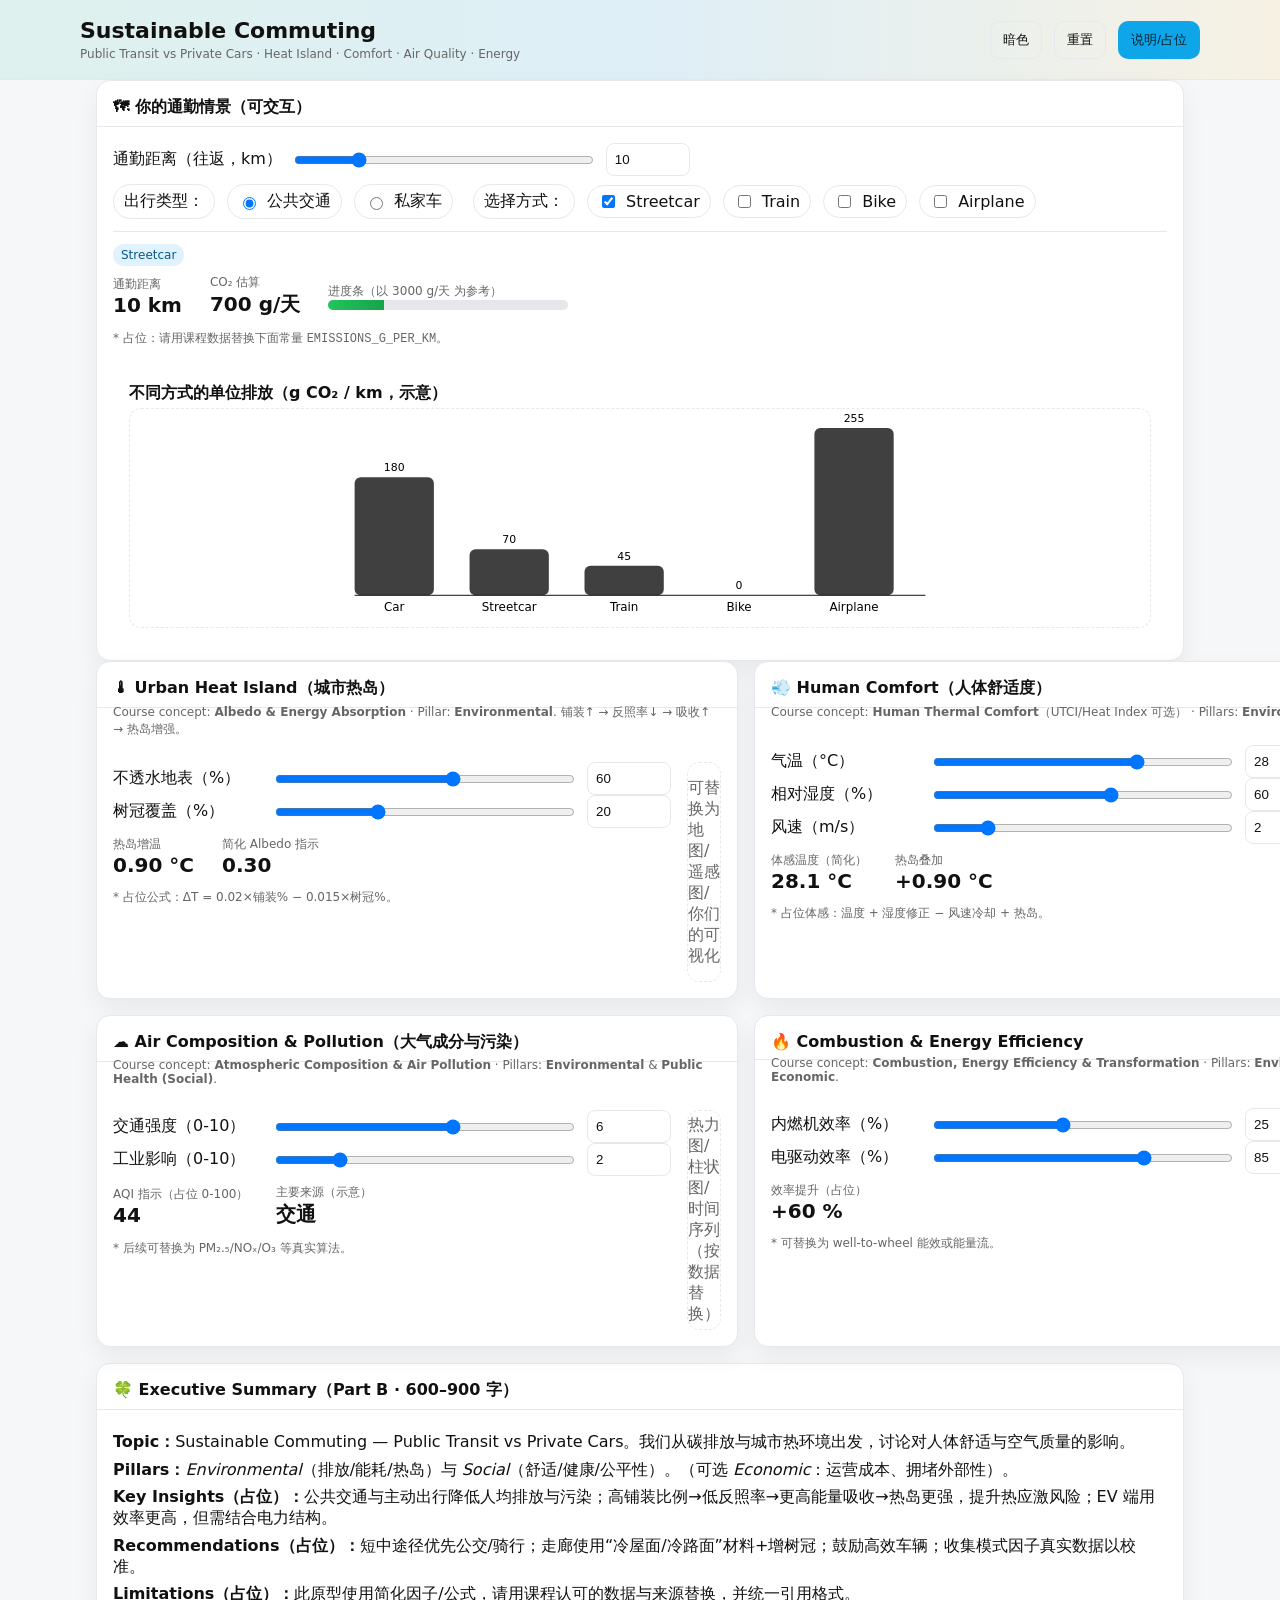
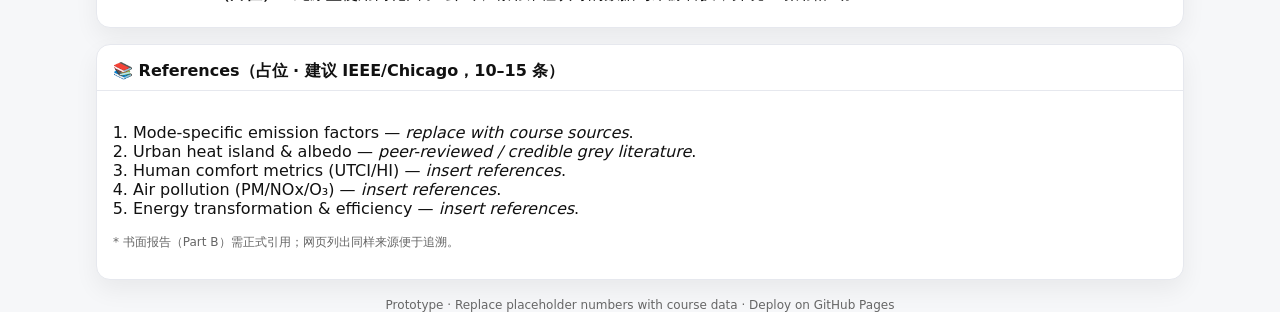
==== index.html @ a8d775b4 "Add files via upload" ====
<!doctype html>
<html lang="zh-CN" data-theme="light">
<head>
  <meta charset="utf-8"/>
  <meta name="viewport" content="width=device-width,initial-scale=1"/>
  <title>Sustainable Commuting — Interactive Prototype (No Build)</title>
  <style>
    :root{
      --bg:#f6f7f9; --fg:#111; --muted:#666; --card:#fff; --border:#e6e8ee; --accent:#0ea5e9;
      --shadow:0 10px 24px rgba(0,0,0,.06);
    }
    html[data-theme="dark"]{
      --bg:#0b1220; --fg:#e5e7eb; --muted:#94a3b8; --card:#0f172a; --border:#1f2937; --accent:#7dd3fc;
      --shadow:0 10px 24px rgba(0,0,0,.4);
    }
    *{box-sizing:border-box}
    body{margin:0;background:var(--bg);color:var(--fg);font-family:system-ui,-apple-system,"Segoe UI",Roboto,Arial}
    a{color:var(--accent);text-decoration:none}
    .container{max-width:1120px;margin:0 auto;padding:0 16px}
    header{
      background:linear-gradient(90deg, rgba(16,185,129,.10), rgba(14,165,233,.10), rgba(251,191,36,.10));
      border-bottom:1px solid var(--border);
    }
    .head{display:flex;gap:12px;align-items:center;justify-content:space-between;padding:18px 0;}
    .title h1{margin:0 0 4px;font-size:22px}
    .title p{margin:0;color:var(--muted);font-size:12px}
    .btn{display:inline-flex;align-items:center;gap:6px;padding:9px 12px;border:1px solid var(--border);border-radius:10px;background:transparent;color:var(--fg);cursor:pointer}
    .btn:hover{background:rgba(0,0,0,.04)}
    .btn.primary{border-color:transparent;background:var(--accent);color:#05222e}
    main{padding:18px 0 48px}
    .grid{display:grid;gap:16px}
    @media(min-width:960px){.grid-2{grid-template-columns:1fr 1fr}}
    .card{background:var(--card);border:1px solid var(--border);border-radius:14px;box-shadow:var(--shadow)}
    .card .hd{padding:16px 16px 8px;border-bottom:1px solid var(--border)}
    .card .hd h3{margin:0;font-size:16px}
    .card .bd{padding:16px}
    .muted{color:var(--muted)}
    .row{display:flex;flex-wrap:wrap;gap:12px;align-items:center}
    .field{display:flex;align-items:center;gap:10px}
    .field label{min-width:150px}
    input[type="number"], .chip-input{
      width:84px;padding:8px;border:1px solid var(--border);border-radius:8px;background:transparent;color:var(--fg)
    }
    input[type="range"]{width:300px}
    .switch{display:inline-flex;align-items:center;gap:8px;border:1px solid var(--border);padding:6px 10px;border-radius:999px}
    .badge{display:inline-block;padding:4px 8px;border-radius:999px;font-size:12px;margin-right:6px}
    .b-car{background:#ffe4e6;color:#9f1239}
    .b-streetcar{background:#e0f2fe;color:#075985}
    .b-train{background:#e0e7ff;color:#3730a3}
    .b-bike{background:#dcfce7;color:#065f46}
    .b-air{background:#fef3c7;color:#92400e}
    .metrics{display:flex;gap:28px;align-items:center;flex-wrap:wrap}
    .metric{display:flex;flex-direction:column}
    .metric .lab{font-size:12px;color:var(--muted)}
    .metric .val{font-size:20px;font-weight:600}
    .progress{height:10px;background:#e5e7eb;border-radius:999px;overflow:hidden}
    html[data-theme="dark"] .progress{background:#0b1220;border:1px solid var(--border)}
    .progress>span{display:block;height:100%;background:linear-gradient(90deg,#22c55e,#16a34a)}
    .hint{font-size:12px;color:var(--muted);margin:-4px 16px 8px}
    .svg-wrap{height:220px;border:1px dashed var(--border);border-radius:12px;display:flex;align-items:center;justify-content:center}
    .note{font-size:12px;color:var(--muted)}
    .footer{text-align:center;color:var(--muted);font-size:12px;margin-top:18px}
    .sep{height:1px;background:var(--border);margin:12px 0}
    dialog{border:1px solid var(--border);border-radius:12px;padding:0;background:var(--card);color:var(--fg);max-width:720px}
    dialog .d-hd{padding:14px 16px;border-bottom:1px solid var(--border)}
    dialog .d-bd{padding:16px}
    dialog::backdrop{background:rgba(0,0,0,.25)}
    .pill{border:1px solid var(--border);border-radius:999px;padding:6px 10px}
    .exec p{margin:.4rem 0}
    .list{padding-left:1.25rem}
  </style>
</head>
<body>
  <header>
    <div class="container head">
      <div class="title">
        <h1>Sustainable Commuting</h1>
        <p>Public Transit vs Private Cars · Heat Island · Comfort · Air Quality · Energy</p>
      </div>
      <div class="row">
        <button class="btn" id="themeBtn">暗色</button>
        <button class="btn" id="resetBtn">重置</button>
        <button class="btn primary" id="aboutBtn">说明/占位</button>
      </div>
    </div>
  </header>

  <main class="container">
    <!-- 情景构建器 -->
    <section class="card">
      <div class="hd"><h3>🗺 你的通勤情景（可交互）</h3></div>
      <div class="bd">
        <div class="row">
          <div class="field">
            <label>通勤距离（往返，km）</label>
            <input type="range" id="distance" min="0" max="50" step="1" value="10">
            <input type="number" id="distanceNum" value="10">
          </div>
        </div>

        <div class="row" style="margin-top:8px">
          <div class="pill">出行类型：</div>
          <label class="switch"><input type="radio" name="mode" value="Public" checked> 公共交通</label>
          <label class="switch"><input type="radio" name="mode" value="Private"> 私家车</label>

          <div id="publicWrap" class="row" style="margin-left:8px">
            <span class="pill">选择方式：</span>
            <label class="switch"><input type="checkbox" data-key="Streetcar" checked> Streetcar</label>
            <label class="switch"><input type="checkbox" data-key="Train"> Train</label>
            <label class="switch"><input type="checkbox" data-key="Bike"> Bike</label>
            <label class="switch"><input type="checkbox" data-key="Airplane"> Airplane</label>
          </div>

          <div id="privateWrap" class="row" style="display:none;margin-left:8px">
            <label class="switch"><input type="checkbox" data-key="Car"> Car（私家车）</label>
          </div>
        </div>

        <div class="sep"></div>

        <div class="row">
          <div class="badge b-streetcar" id="chip-streetcar" style="display:inline-block">Streetcar</div>
          <div class="badge b-train" id="chip-train" style="display:none">Train</div>
          <div class="badge b-bike" id="chip-bike" style="display:none">Bike</div>
          <div class="badge b-air" id="chip-air" style="display:none">Airplane</div>
          <div class="badge b-car" id="chip-car" style="display:none">Car</div>
        </div>

        <div class="metrics" style="margin-top:8px">
          <div class="metric">
            <span class="lab">通勤距离</span>
            <span class="val"><span id="m-dist">10</span> km</span>
          </div>
          <div class="metric">
            <span class="lab">CO₂ 估算</span>
            <span class="val"><span id="m-co2">0</span> g/天</span>
          </div>
          <div class="metric" style="min-width:240px">
            <span class="lab">进度条（以 3000 g/天 为参考）</span>
            <div class="progress"><span id="m-bar" style="width:0%"></span></div>
          </div>
        </div>

        <p class="note">* 占位：请用课程数据替换下面常量 <code>EMISSIONS_G_PER_KM</code>。</p>

        <div class="bd">
          <h4 style="margin:8px 0 4px">不同方式的单位排放（g CO₂ / km，示意）</h4>
          <div class="svg-wrap">
            <svg id="barSvg" width="100%" height="100%" viewBox="0 0 640 220" preserveAspectRatio="xMidYMid meet" aria-label="Bar chart"></svg>
          </div>
        </div>
      </div>
    </section>

    <!-- 四大模块 -->
    <section class="grid grid-2">
      <!-- 热岛 -->
      <div class="card">
        <div class="hd"><h3>🌡 Urban Heat Island（城市热岛）</h3></div>
        <div class="hint">Course concept: <b>Albedo & Energy Absorption</b> · Pillar: <b>Environmental</b>. 铺装↑ → 反照率↓ → 吸收↑ → 热岛增强。</div>
        <div class="bd">
          <div class="grid grid-2">
            <div>
              <div class="field"><label>不透水地表（%）</label><input type="range" id="paved" min="0" max="100" value="60"><input type="number" id="pavedNum" value="60"></div>
              <div class="field"><label>树冠覆盖（%）</label><input type="range" id="canopy" min="0" max="60" value="20"><input type="number" id="canopyNum" value="20"></div>
              <div class="metrics" style="margin-top:8px">
                <div class="metric"><span class="lab">热岛增温</span><span class="val"><span id="m-uhidT">0</span> °C</span></div>
                <div class="metric"><span class="lab">简化 Albedo 指示</span><span class="val"><span id="m-albedo">0</span></span></div>
              </div>
              <p class="note">* 占位公式：ΔT = 0.02×铺装% − 0.015×树冠%。</p>
            </div>
            <div class="svg-wrap"><div class="muted">可替换为地图/遥感图/你们的可视化</div></div>
          </div>
        </div>
      </div>

      <!-- 人体舒适 -->
      <div class="card">
        <div class="hd"><h3>💨 Human Comfort（人体舒适度）</h3></div>
        <div class="hint">Course concept: <b>Human Thermal Comfort</b>（UTCI/Heat Index 可选） · Pillars: <b>Environmental</b> & <b>Social</b>.</div>
        <div class="bd">
          <div class="grid grid-2">
            <div>
              <div class="field"><label>气温（°C）</label><input type="range" id="temp" min="-10" max="45" value="28"><input type="number" id="tempNum" value="28"></div>
              <div class="field"><label>相对湿度（%）</label><input type="range" id="rh" min="0" max="100" value="60"><input type="number" id="rhNum" value="60"></div>
              <div class="field"><label>风速（m/s）</label><input type="range" id="wind" min="0" max="12" step="0.5" value="2"><input type="number" id="windNum" value="2"></div>
              <div class="metrics" style="margin-top:8px">
                <div class="metric"><span class="lab">体感温度（简化）</span><span class="val"><span id="m-app">0</span> °C</span></div>
                <div class="metric"><span class="lab">热岛叠加</span><span class="val">+<span id="m-uhidT2">0</span> °C</span></div>
              </div>
              <p class="note">* 占位体感：温度 + 湿度修正 − 风速冷却 + 热岛。</p>
            </div>
            <div class="svg-wrap"><div class="muted">舒适区指示（可换为 UTCI/HI 真值）</div></div>
          </div>
        </div>
      </div>

      <!-- 大气成分与污染 -->
      <div class="card">
        <div class="hd"><h3>☁️ Air Composition & Pollution（大气成分与污染）</h3></div>
        <div class="hint">Course concept: <b>Atmospheric Composition & Air Pollution</b> · Pillars: <b>Environmental</b> & <b>Public Health (Social)</b>.</div>
        <div class="bd">
          <div class="grid grid-2">
            <div>
              <div class="field"><label>交通强度（0-10）</label><input type="range" id="traf" min="0" max="10" value="6"><input type="number" id="trafNum" value="6"></div>
              <div class="field"><label>工业影响（0-10）</label><input type="range" id="ind" min="0" max="10" value="2"><input type="number" id="indNum" value="2"></div>
              <div class="metrics" style="margin-top:8px">
                <div class="metric"><span class="lab">AQI 指示（占位 0-100）</span><span class="val"><span id="m-aqi">0</span></span></div>
                <div class="metric"><span class="lab">主要来源（示意）</span><span class="val" id="m-source">交通</span></div>
              </div>
              <p class="note">* 后续可替换为 PM₂.₅/NOₓ/O₃ 等真实算法。</p>
            </div>
            <div class="svg-wrap"><div class="muted">热力图/柱状图/时间序列（按数据替换）</div></div>
          </div>
        </div>
      </div>

      <!-- 燃烧与能效 -->
      <div class="card">
        <div class="hd"><h3>🔥 Combustion & Energy Efficiency</h3></div>
        <div class="hint">Course concept: <b>Combustion, Energy Efficiency & Transformation</b> · Pillars: <b>Environmental</b> & <b>Economic</b>.</div>
        <div class="bd">
          <div class="grid grid-2">
            <div>
              <div class="field"><label>内燃机效率（%）</label><input type="range" id="ice" min="10" max="45" value="25"><input type="number" id="iceNum" value="25"></div>
              <div class="field"><label>电驱动效率（%）</label><input type="range" id="ev" min="60" max="95" value="85"><input type="number" id="evNum" value="85"></div>
              <div class="metrics" style="margin-top:8px">
                <div class="metric"><span class="lab">效率提升（占位）</span><span class="val">+<span id="m-eff">0</span> %</span></div>
              </div>
              <p class="note">* 可替换为 well-to-wheel 能效或能量流。</p>
            </div>
            <div class="svg-wrap"><div class="muted">能量转化示意（可换成 Sankey）</div></div>
          </div>
        </div>
      </div>
    </section>

    <!-- Executive Summary -->
    <section class="card exec" style="margin-top:16px">
      <div class="hd"><h3>🍀 Executive Summary（Part B · 600–900 字）</h3></div>
      <div class="bd">
        <p><b>Topic：</b>Sustainable Commuting — Public Transit vs Private Cars。我们从碳排放与城市热环境出发，讨论对人体舒适与空气质量的影响。</p>
        <p><b>Pillars：</b><i>Environmental</i>（排放/能耗/热岛）与 <i>Social</i>（舒适/健康/公平性）。（可选 <i>Economic</i>：运营成本、拥堵外部性）。</p>
        <p><b>Key Insights（占位）：</b>公共交通与主动出行降低人均排放与污染；高铺装比例→低反照率→更高能量吸收→热岛更强，提升热应激风险；EV 端用效率更高，但需结合电力结构。</p>
        <p><b>Recommendations（占位）：</b>短中途径优先公交/骑行；走廊使用“冷屋面/冷路面”材料+增树冠；鼓励高效车辆；收集模式因子真实数据以校准。</p>
        <p><b>Limitations（占位）：</b>此原型使用简化因子/公式，请用课程认可的数据与来源替换，并统一引用格式。</p>
      </div>
    </section>

    <!-- References -->
    <section class="card" style="margin-top:16px">
      <div class="hd"><h3>📚 References（占位 · 建议 IEEE/Chicago，10–15 条）</h3></div>
      <div class="bd">
        <ol class="list">
          <li>Mode-specific emission factors — <i>replace with course sources</i>.</li>
          <li>Urban heat island & albedo — <i>peer-reviewed / credible grey literature</i>.</li>
          <li>Human comfort metrics (UTCI/HI) — <i>insert references</i>.</li>
          <li>Air pollution (PM/NOx/O₃) — <i>insert references</i>.</li>
          <li>Energy transformation & efficiency — <i>insert references</i>.</li>
        </ol>
        <p class="note">* 书面报告（Part B）需正式引用；网页列出同样来源便于追溯。</p>
      </div>
    </section>

    <div class="footer">Prototype · Replace placeholder numbers with course data · Deploy on GitHub Pages</div>
  </main>

  <!-- 说明弹窗 -->
  <dialog id="aboutDialog">
    <div class="d-hd"><b>项目说明（占位，可替换为 PDF 摘要）</b></div>
    <div class="d-bd">
      <p>此原型用于演示交互与版式。所有数值/公式均为<strong>临时占位</strong>，请替换为课程要求数据与参考。</p>
      <ul class="list">
        <li>把课堂 PDF 中的指标与定义粘贴到各卡片说明处；</li>
        <li>把图表数据换成你们收集/计算的真实值；</li>
        <li>在 Executive Summary 与 References 保持一致的引用格式。</li>
      </ul>
      <div style="text-align:right;margin-top:10px">
        <button class="btn" id="aboutClose">关闭</button>
      </div>
    </div>
  </dialog>

  <script>
    // ========= 占位常量（请替换为课程数据） =========
    const EMISSIONS_G_PER_KM = {
      Car: 180,       // g CO2/km (placeholder)
      Streetcar: 70,
      Train: 45,
      Bike: 0,
      Airplane: 255   // per pax-km (placeholder short-haul)
    };

    // ========= 工具 =========
    const $ = s => document.querySelector(s);
    const $$ = s => Array.from(document.querySelectorAll(s));
    const clamp = (v, lo, hi) => Math.max(lo, Math.min(hi, v));

    // ========= 元素 =========
    const themeBtn = $('#themeBtn');
    const resetBtn = $('#resetBtn');
    const aboutBtn = $('#aboutBtn');
    const aboutDlg = $('#aboutDialog');
    const aboutClose = $('#aboutClose');

    const distance = $('#distance');
    const distanceNum = $('#distanceNum');
    const chips = {
      Streetcar: $('#chip-streetcar'),
      Train: $('#chip-train'),
      Bike: $('#chip-bike'),
      Airplane: $('#chip-air'),
      Car: $('#chip-car'),
    };
    const publicWrap = $('#publicWrap');
    const privateWrap = $('#privateWrap');

    const mDist = $('#m-dist');
    const mCO2 = $('#m-co2');
    const mBar = $('#m-bar');

    const paved = $('#paved'), pavedNum = $('#pavedNum');
    const canopy = $('#canopy'), canopyNum = $('#canopyNum');
    const mUhiDT = $('#m-uhidT');
    const mUhiDT2 = $('#m-uhidT2');
    const mAlbedo = $('#m-albedo');

    const temp = $('#temp'), tempNum = $('#tempNum');
    const rh = $('#rh'), rhNum = $('#rhNum');
    const wind = $('#wind'), windNum = $('#windNum');
    const mApp = $('#m-app');

    const traf = $('#traf'), trafNum = $('#trafNum');
    const ind = $('#ind'), indNum = $('#indNum');
    const mAQI = $('#m-aqi');
    const mSource = $('#m-source');

    const ice = $('#ice'), iceNum = $('#iceNum');
    const ev = $('#ev'), evNum = $('#evNum');
    const mEff = $('#m-eff');

    const barSvg = $('#barSvg');

    // ========= 状态 =========
    let state = {
      theme: 'light',
      mode: 'Public',
      selected: { Streetcar: true, Train: false, Bike: false, Airplane: false, Car: false },
      distance: 10,
      paved: 60,
      canopy: 20,
      temp: 28,
      rh: 60,
      wind: 2,
      traf: 6,
      ind: 2,
      ice: 25,
      ev: 85,
    };

    // ========= 逻辑 =========
    function drawBars(){
      const data = Object.entries(EMISSIONS_G_PER_KM).map(([name,val])=>({name,val}));
      const W=640, H=220, pad=32, barW=80, gap=36;
      const maxVal = Math.max(...data.map(d=>d.val), 1);
      const scale = (v)=> (H - pad*1.6) * (v/maxVal);

      barSvg.innerHTML = '';
      // axes
      const axis = document.createElementNS('http://www.w3.org/2000/svg','line');
      axis.setAttribute('x1', pad); axis.setAttribute('y1', H-pad);
      axis.setAttribute('x2', W-pad); axis.setAttribute('y2', H-pad);
      axis.setAttribute('stroke', getComputedStyle(document.body).color);
      axis.setAttribute('stroke-width','1');
      barSvg.appendChild(axis);

      data.forEach((d,i)=>{
        const x = pad + i*(barW+gap);
        const h = scale(d.val);
        const y = H - pad - h;

        const rect = document.createElementNS('http://www.w3.org/2000/svg','rect');
        rect.setAttribute('x', x); rect.setAttribute('y', y);
        rect.setAttribute('width', barW); rect.setAttribute('height', h);
        rect.setAttribute('rx','6'); rect.setAttribute('ry','6');
        rect.setAttribute('fill', 'currentColor'); rect.setAttribute('opacity','0.8');
        barSvg.appendChild(rect);

        const lab = document.createElementNS('http://www.w3.org/2000/svg','text');
        lab.setAttribute('x', x + barW/2); lab.setAttribute('y', H - pad + 16);
        lab.setAttribute('text-anchor','middle'); lab.setAttribute('font-size','12');
        lab.textContent = d.name;
        barSvg.appendChild(lab);

        const val = document.createElementNS('http://www.w3.org/2000/svg','text');
        val.setAttribute('x', x + barW/2); val.setAttribute('y', y - 6);
        val.setAttribute('text-anchor','middle'); val.setAttribute('font-size','11');
        val.setAttribute('class','muted');
        val.textContent = d.val;
        barSvg.appendChild(val);
      });
    }

    function updateChips(){
      for(const k in chips){
        const on = !!state.selected[k];
        chips[k].style.display = on ? 'inline-block' : 'none';
      }
    }

    function totalCO2PerDay(){
      const chosen = Object.entries(state.selected).filter(([,v])=>v).map(([k])=>k);
      if(chosen.length===0) return 0;
      const avg = chosen.reduce((s,k)=> s + EMISSIONS_G_PER_KM[k],0) / chosen.length;
      return Math.round(avg * state.distance);
    }

    function heatIslandDelta(){
      const dt = 0.02*state.paved - 0.015*state.canopy; // 占位
      return Math.max(0, Number(dt.toFixed(2)));
    }

    function apparentTemp(){
      const base = state.temp + heatIslandDelta();
      const humidAdj = (state.rh - 50) * 0.04;
      const windAdj = -Math.min(state.wind * 0.6, 4);
      return Number((base + humidAdj + windAdj).toFixed(1));
    }

    function aqiToy(){
      const score = state.traf * 6 + state.ind * 4; // 0-100 占位
      return Math.round(score);
    }

    function efficiencyDelta(){
      return Math.max(0, state.ev - state.ice);
    }

    function updateUI(){
      // 顶部
      mDist.textContent = state.distance;
      const co2 = totalCO2PerDay();
      mCO2.textContent = co2;
      mBar.style.width = Math.min(100, (co2/3000)*100) + '%';

      // 芯片
      updateChips();

      // 热岛与 Albedo
      const dT = heatIslandDelta();
      mUhiDT.textContent = dT.toFixed(2);
      mUhiDT2.textContent = dT.toFixed(2);
      const alb = Math.max(0, (100 - state.paved + state.canopy)/200).toFixed(2);
      mAlbedo.textContent = alb;

      // 舒适
      mApp.textContent = apparentTemp().toFixed(1);

      // 污染
      const aqi = aqiToy();
      mAQI.textContent = aqi;
      mSource.textContent = (state.traf >= state.ind) ? '交通' : '工业';

      // 能效
      mEff.textContent = efficiencyDelta();

      // 图
      drawBars();
    }

    // ========= 事件绑定 =========
    function bindPair(rangeEl, numEl, key, min=Number.MIN_SAFE_INTEGER, max=Number.MAX_SAFE_INTEGER){
      rangeEl.addEventListener('input', ()=>{
        state[key] = clamp(+rangeEl.value, min, max);
        numEl.value = state[key];
        updateUI();
      });
      numEl.addEventListener('input', ()=>{
        state[key] = clamp(+numEl.value || 0, +rangeEl.min, +rangeEl.max);
        rangeEl.value = state[key];
        updateUI();
      });
    }

    bindPair(distance, distanceNum, 'distance', 0, 50);
    bindPair(paved, pavedNum, 'paved', 0, 100);
    bindPair(canopy, canopyNum, 'canopy', 0, 60);
    bindPair(temp, tempNum, 'temp', -10, 45);
    bindPair(rh, rhNum, 'rh', 0, 100);
    bindPair(wind, windNum, 'wind', 0, 12);
    bindPair(traf, trafNum, 'traf', 0, 10);
    bindPair(ind, indNum, 'ind', 0, 10);
    bindPair(ice, iceNum, 'ice', 10, 45);
    bindPair(ev, evNum, 'ev', 60, 95);

    // 模式切换
    $$('input[name="mode"]').forEach(r=>{
      r.addEventListener('change', ()=>{
        state.mode = r.value;
        if(state.mode === 'Public'){
          publicWrap.style.display = 'flex';
          privateWrap.style.display = 'none';
          state.selected.Car = false;
          // 至少保证一个公共方式被选中
          if(!state.selected.Streetcar && !state.selected.Train && !state.selected.Bike && !state.selected.Airplane){
            state.selected.Streetcar = true;
            publicWrap.querySelector('input[data-key="Streetcar"]').checked = true;
          }
        }else{
          publicWrap.style.display = 'none';
          privateWrap.style.display = 'flex';
          // 清空公共方式
          ['Streetcar','Train','Bike','Airplane'].forEach(k=>{
            state.selected[k] = false;
            publicWrap.querySelector(`input[data-key="${k}"]`).checked = false;
          });
          state.selected.Car = true;
          privateWrap.querySelector('input[data-key="Car"]').checked = true;
        }
        updateUI();
      });
    });

    // 方式选择
    $$('#publicWrap input[type="checkbox"], #privateWrap input[type="checkbox"]').forEach(cb=>{
      cb.addEventListener('change', ()=>{
        const k = cb.getAttribute('data-key');
        state.selected[k] = cb.checked;

        // 保证在 Public 模式下至少选一个
        if(state.mode==='Public'){
          const any = ['Streetcar','Train','Bike','Airplane'].some(x=>state.selected[x]);
          if(!any){
            state.selected.Streetcar = true;
            publicWrap.querySelector('input[data-key="Streetcar"]').checked = true;
          }
        }else{
          // 私家车模式只能 Car
          state.selected.Car = true;
          cb.checked = true;
        }
        updateUI();
      });
    });

    // 主题
    themeBtn.addEventListener('click', ()=>{
      const next = document.documentElement.getAttribute('data-theme')==='light' ? 'dark' : 'light';
      document.documentElement.setAttribute('data-theme', next);
      themeBtn.textContent = next==='light' ? '暗色' : '亮色';
      updateUI();
    });

    // 重置
    resetBtn.addEventListener('click', ()=>{
      state = {
        theme: 'light',
        mode: 'Public',
        selected: { Streetcar: true, Train: false, Bike: false, Airplane: false, Car: false },
        distance: 10,
        paved: 60,
        canopy: 20,
        temp: 28,
        rh: 60,
        wind: 2,
        traf: 6,
        ind: 2,
        ice: 25,
        ev: 85,
      };
      // 同步控件
      distance.value = distanceNum.value = state.distance;
      paved.value = pavedNum.value = state.paved;
      canopy.value = canopyNum.value = state.canopy;
      temp.value = tempNum.value = state.temp;
      rh.value = rhNum.value = state.rh;
      wind.value = windNum.value = state.wind;
      traf.value = trafNum.value = state.traf;
      ind.value = indNum.value = state.ind;
      ice.value = iceNum.value = state.ice;
      ev.value = evNum.value = state.ev;

      // 模式 UI
      $$('input[name="mode"]').forEach(r=> r.checked = (r.value===state.mode));
      publicWrap.style.display = 'flex';
      privateWrap.style.display = 'none';
      ['Streetcar','Train','Bike','Airplane'].forEach(k=>{
        publicWrap.querySelector(`input[data-key="${k}"]`).checked = !!state.selected[k];
      });
      privateWrap.querySelector('input[data-key="Car"]').checked = false;

      document.documentElement.setAttribute('data-theme','light');
      themeBtn.textContent = '暗色';
      updateUI();
    });

    // 弹窗
    aboutBtn.addEventListener('click', ()=> aboutDlg.showModal());
    aboutClose.addEventListener('click', ()=> aboutDlg.close());

    // 初始化
    updateUI();
  </script>
</body>
</html>
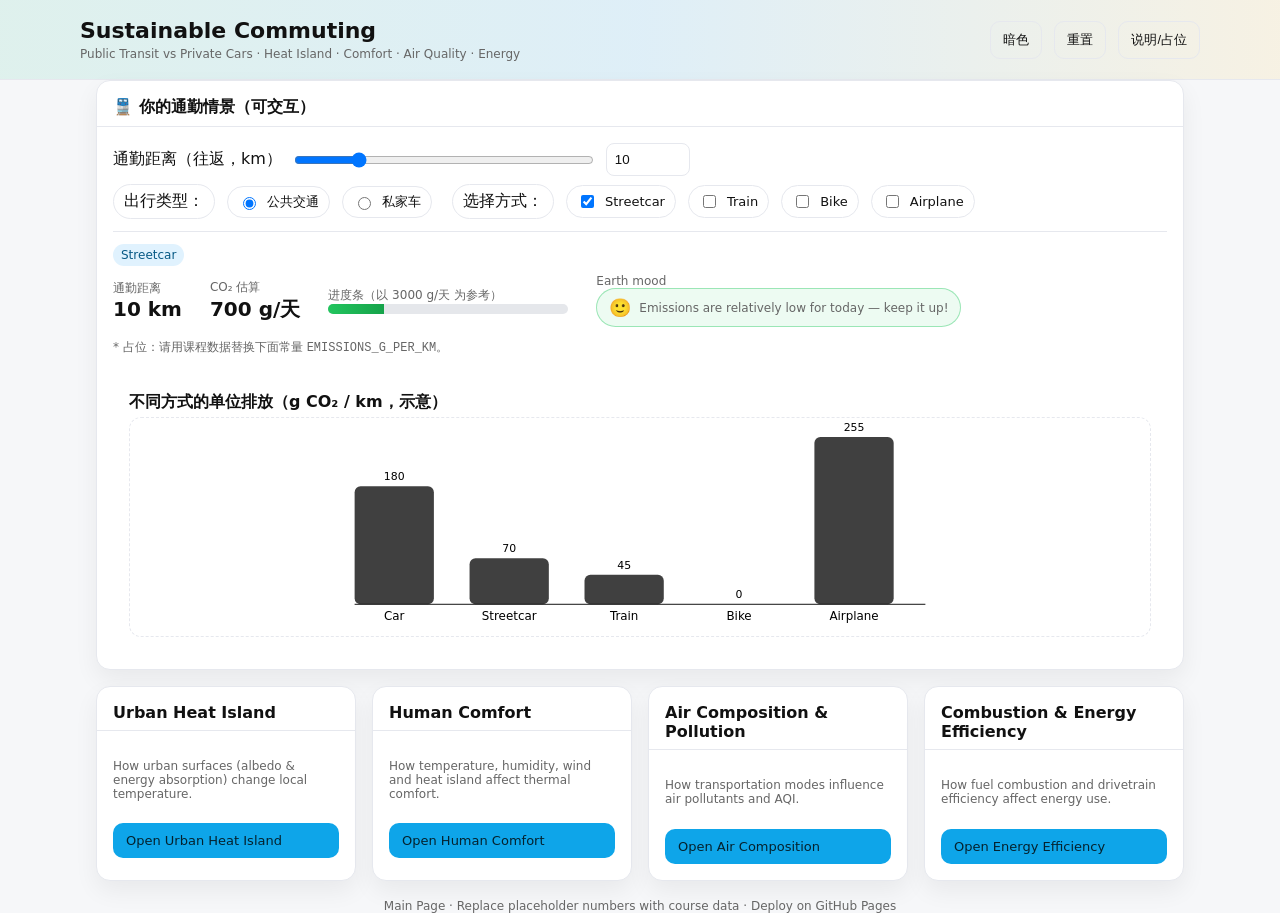
==== commit 949cea63: "Upgrade our website subdivide it into 4 tags and 1 main page" ====
--- a/index.html
+++ b/index.html
@@ -3,7 +3,7 @@
 <head>
   <meta charset="utf-8"/>
   <meta name="viewport" content="width=device-width,initial-scale=1"/>
-  <title>Sustainable Commuting — Interactive Prototype (No Build)</title>
+  <title>Sustainable Commuting — Main Page</title>
   <style>
     :root{
       --bg:#f6f7f9; --fg:#111; --muted:#666; --card:#fff; --border:#e6e8ee; --accent:#0ea5e9;
@@ -24,12 +24,15 @@
     .head{display:flex;gap:12px;align-items:center;justify-content:space-between;padding:18px 0;}
     .title h1{margin:0 0 4px;font-size:22px}
     .title p{margin:0;color:var(--muted);font-size:12px}
-    .btn{display:inline-flex;align-items:center;gap:6px;padding:9px 12px;border:1px solid var(--border);border-radius:10px;background:transparent;color:var(--fg);cursor:pointer}
+    .btn{display:inline-flex;align-items:center;gap:6px;padding:9px 12px;border:1px solid var(--border);border-radius:10px;background:transparent;color:var(--fg);cursor:pointer;font-size:13px}
     .btn:hover{background:rgba(0,0,0,.04)}
     .btn.primary{border-color:transparent;background:var(--accent);color:#05222e}
     main{padding:18px 0 48px}
     .grid{display:grid;gap:16px}
-    @media(min-width:960px){.grid-2{grid-template-columns:1fr 1fr}}
+    .tags-grid{
+      margin-top:16px;
+      grid-template-columns:repeat(auto-fit,minmax(230px,1fr));
+    }
     .card{background:var(--card);border:1px solid var(--border);border-radius:14px;box-shadow:var(--shadow)}
     .card .hd{padding:16px 16px 8px;border-bottom:1px solid var(--border)}
     .card .hd h3{margin:0;font-size:16px}
@@ -38,11 +41,11 @@
     .row{display:flex;flex-wrap:wrap;gap:12px;align-items:center}
     .field{display:flex;align-items:center;gap:10px}
     .field label{min-width:150px}
-    input[type="number"], .chip-input{
+    input[type="number"]{
       width:84px;padding:8px;border:1px solid var(--border);border-radius:8px;background:transparent;color:var(--fg)
     }
     input[type="range"]{width:300px}
-    .switch{display:inline-flex;align-items:center;gap:8px;border:1px solid var(--border);padding:6px 10px;border-radius:999px}
+    .switch{display:inline-flex;align-items:center;gap:8px;border:1px solid var(--border);padding:6px 10px;border-radius:999px;font-size:13px}
     .badge{display:inline-block;padding:4px 8px;border-radius:999px;font-size:12px;margin-right:6px}
     .b-car{background:#ffe4e6;color:#9f1239}
     .b-streetcar{background:#e0f2fe;color:#075985}
@@ -56,8 +59,6 @@
     .progress{height:10px;background:#e5e7eb;border-radius:999px;overflow:hidden}
     html[data-theme="dark"] .progress{background:#0b1220;border:1px solid var(--border)}
     .progress>span{display:block;height:100%;background:linear-gradient(90deg,#22c55e,#16a34a)}
-    .hint{font-size:12px;color:var(--muted);margin:-4px 16px 8px}
-    .svg-wrap{height:220px;border:1px dashed var(--border);border-radius:12px;display:flex;align-items:center;justify-content:center}
     .note{font-size:12px;color:var(--muted)}
     .footer{text-align:center;color:var(--muted);font-size:12px;margin-top:18px}
     .sep{height:1px;background:var(--border);margin:12px 0}
@@ -66,8 +67,18 @@
     dialog .d-bd{padding:16px}
     dialog::backdrop{background:rgba(0,0,0,.25)}
     .pill{border:1px solid var(--border);border-radius:999px;padding:6px 10px}
-    .exec p{margin:.4rem 0}
-    .list{padding-left:1.25rem}
+    .svg-wrap{height:220px;border:1px dashed var(--border);border-radius:12px;display:flex;align-items:center;justify-content:center}
+    /* tag cards */
+    .tag-card .bd{display:flex;flex-direction:column;gap:10px;justify-content:space-between;min-height:130px}
+    .tag-label{font-size:12px;color:var(--muted)}
+    .earth-face{
+      display:flex;align-items:center;gap:8px;
+      padding:8px 12px;border-radius:999px;
+      background:rgba(22,163,74,.06);
+      border:1px solid rgba(22,163,74,.25);
+      font-size:18px;
+    }
+    .earth-text{font-size:12px;color:var(--muted)}
   </style>
 </head>
 <body>
@@ -80,15 +91,15 @@
       <div class="row">
         <button class="btn" id="themeBtn">暗色</button>
         <button class="btn" id="resetBtn">重置</button>
-        <button class="btn primary" id="aboutBtn">说明/占位</button>
+        <button class="btn" id="aboutBtn">说明/占位</button>
       </div>
     </div>
   </header>
 
   <main class="container">
-    <!-- 情景构建器 -->
+    <!-- 情景构建器 + Earth 表情 -->
     <section class="card">
-      <div class="hd"><h3>🗺 你的通勤情景（可交互）</h3></div>
+      <div class="hd"><h3>🚆 你的通勤情景（可交互）</h3></div>
       <div class="bd">
         <div class="row">
           <div class="field">
@@ -139,6 +150,13 @@
             <span class="lab">进度条（以 3000 g/天 为参考）</span>
             <div class="progress"><span id="m-bar" style="width:0%"></span></div>
           </div>
+          <div class="metric">
+            <span class="lab">Earth mood</span>
+            <div class="earth-face" id="earth-face">
+              <span id="earth-emoji">😄</span>
+              <span class="earth-text" id="earth-text">No commuting yet — Earth is relaxed.</span>
+            </div>
+          </div>
         </div>
 
         <p class="note">* 占位：请用课程数据替换下面常量 <code>EMISSIONS_G_PER_KM</code>。</p>
@@ -152,128 +170,53 @@
       </div>
     </section>
 
-    <!-- 四大模块 -->
-    <section class="grid grid-2">
-      <!-- 热岛 -->
-      <div class="card">
-        <div class="hd"><h3>🌡 Urban Heat Island（城市热岛）</h3></div>
-        <div class="hint">Course concept: <b>Albedo & Energy Absorption</b> · Pillar: <b>Environmental</b>. 铺装↑ → 反照率↓ → 吸收↑ → 热岛增强。</div>
+    <!-- 四个概念 TAG 卡片 -->
+    <section class="grid tags-grid">
+      <div class="card tag-card">
+        <div class="hd"><h3>Urban Heat Island</h3></div>
         <div class="bd">
-          <div class="grid grid-2">
-            <div>
-              <div class="field"><label>不透水地表（%）</label><input type="range" id="paved" min="0" max="100" value="60"><input type="number" id="pavedNum" value="60"></div>
-              <div class="field"><label>树冠覆盖（%）</label><input type="range" id="canopy" min="0" max="60" value="20"><input type="number" id="canopyNum" value="20"></div>
-              <div class="metrics" style="margin-top:8px">
-                <div class="metric"><span class="lab">热岛增温</span><span class="val"><span id="m-uhidT">0</span> °C</span></div>
-                <div class="metric"><span class="lab">简化 Albedo 指示</span><span class="val"><span id="m-albedo">0</span></span></div>
-              </div>
-              <p class="note">* 占位公式：ΔT = 0.02×铺装% − 0.015×树冠%。</p>
-            </div>
-            <div class="svg-wrap"><div class="muted">可替换为地图/遥感图/你们的可视化</div></div>
-          </div>
-        </div>
-      </div>
-
-      <!-- 人体舒适 -->
-      <div class="card">
-        <div class="hd"><h3>💨 Human Comfort（人体舒适度）</h3></div>
-        <div class="hint">Course concept: <b>Human Thermal Comfort</b>（UTCI/Heat Index 可选） · Pillars: <b>Environmental</b> & <b>Social</b>.</div>
+          <p class="tag-label">How urban surfaces (albedo & energy absorption) change local temperature.</p>
+          <a href="uhi.html" class="btn primary">Open Urban Heat Island</a>
+        </div>
+      </div>
+
+      <div class="card tag-card">
+        <div class="hd"><h3>Human Comfort</h3></div>
         <div class="bd">
-          <div class="grid grid-2">
-            <div>
-              <div class="field"><label>气温（°C）</label><input type="range" id="temp" min="-10" max="45" value="28"><input type="number" id="tempNum" value="28"></div>
-              <div class="field"><label>相对湿度（%）</label><input type="range" id="rh" min="0" max="100" value="60"><input type="number" id="rhNum" value="60"></div>
-              <div class="field"><label>风速（m/s）</label><input type="range" id="wind" min="0" max="12" step="0.5" value="2"><input type="number" id="windNum" value="2"></div>
-              <div class="metrics" style="margin-top:8px">
-                <div class="metric"><span class="lab">体感温度（简化）</span><span class="val"><span id="m-app">0</span> °C</span></div>
-                <div class="metric"><span class="lab">热岛叠加</span><span class="val">+<span id="m-uhidT2">0</span> °C</span></div>
-              </div>
-              <p class="note">* 占位体感：温度 + 湿度修正 − 风速冷却 + 热岛。</p>
-            </div>
-            <div class="svg-wrap"><div class="muted">舒适区指示（可换为 UTCI/HI 真值）</div></div>
-          </div>
-        </div>
-      </div>
-
-      <!-- 大气成分与污染 -->
-      <div class="card">
-        <div class="hd"><h3>☁️ Air Composition & Pollution（大气成分与污染）</h3></div>
-        <div class="hint">Course concept: <b>Atmospheric Composition & Air Pollution</b> · Pillars: <b>Environmental</b> & <b>Public Health (Social)</b>.</div>
+          <p class="tag-label">How temperature, humidity, wind and heat island affect thermal comfort.</p>
+          <a href="comfort.html" class="btn primary">Open Human Comfort</a>
+        </div>
+      </div>
+
+      <div class="card tag-card">
+        <div class="hd"><h3>Air Composition & Pollution</h3></div>
         <div class="bd">
-          <div class="grid grid-2">
-            <div>
-              <div class="field"><label>交通强度（0-10）</label><input type="range" id="traf" min="0" max="10" value="6"><input type="number" id="trafNum" value="6"></div>
-              <div class="field"><label>工业影响（0-10）</label><input type="range" id="ind" min="0" max="10" value="2"><input type="number" id="indNum" value="2"></div>
-              <div class="metrics" style="margin-top:8px">
-                <div class="metric"><span class="lab">AQI 指示（占位 0-100）</span><span class="val"><span id="m-aqi">0</span></span></div>
-                <div class="metric"><span class="lab">主要来源（示意）</span><span class="val" id="m-source">交通</span></div>
-              </div>
-              <p class="note">* 后续可替换为 PM₂.₅/NOₓ/O₃ 等真实算法。</p>
-            </div>
-            <div class="svg-wrap"><div class="muted">热力图/柱状图/时间序列（按数据替换）</div></div>
-          </div>
-        </div>
-      </div>
-
-      <!-- 燃烧与能效 -->
-      <div class="card">
-        <div class="hd"><h3>🔥 Combustion & Energy Efficiency</h3></div>
-        <div class="hint">Course concept: <b>Combustion, Energy Efficiency & Transformation</b> · Pillars: <b>Environmental</b> & <b>Economic</b>.</div>
+          <p class="tag-label">How transportation modes influence air pollutants and AQI.</p>
+          <a href="air_pollution.html" class="btn primary">Open Air Composition</a>
+        </div>
+      </div>
+
+      <div class="card tag-card">
+        <div class="hd"><h3>Combustion & Energy Efficiency</h3></div>
         <div class="bd">
-          <div class="grid grid-2">
-            <div>
-              <div class="field"><label>内燃机效率（%）</label><input type="range" id="ice" min="10" max="45" value="25"><input type="number" id="iceNum" value="25"></div>
-              <div class="field"><label>电驱动效率（%）</label><input type="range" id="ev" min="60" max="95" value="85"><input type="number" id="evNum" value="85"></div>
-              <div class="metrics" style="margin-top:8px">
-                <div class="metric"><span class="lab">效率提升（占位）</span><span class="val">+<span id="m-eff">0</span> %</span></div>
-              </div>
-              <p class="note">* 可替换为 well-to-wheel 能效或能量流。</p>
-            </div>
-            <div class="svg-wrap"><div class="muted">能量转化示意（可换成 Sankey）</div></div>
-          </div>
+          <p class="tag-label">How fuel combustion and drivetrain efficiency affect energy use.</p>
+          <a href="energy_efficiency.html" class="btn primary">Open Energy Efficiency</a>
         </div>
       </div>
     </section>
 
-    <!-- Executive Summary -->
-    <section class="card exec" style="margin-top:16px">
-      <div class="hd"><h3>🍀 Executive Summary（Part B · 600–900 字）</h3></div>
-      <div class="bd">
-        <p><b>Topic：</b>Sustainable Commuting — Public Transit vs Private Cars。我们从碳排放与城市热环境出发，讨论对人体舒适与空气质量的影响。</p>
-        <p><b>Pillars：</b><i>Environmental</i>（排放/能耗/热岛）与 <i>Social</i>（舒适/健康/公平性）。（可选 <i>Economic</i>：运营成本、拥堵外部性）。</p>
-        <p><b>Key Insights（占位）：</b>公共交通与主动出行降低人均排放与污染；高铺装比例→低反照率→更高能量吸收→热岛更强，提升热应激风险；EV 端用效率更高，但需结合电力结构。</p>
-        <p><b>Recommendations（占位）：</b>短中途径优先公交/骑行；走廊使用“冷屋面/冷路面”材料+增树冠；鼓励高效车辆；收集模式因子真实数据以校准。</p>
-        <p><b>Limitations（占位）：</b>此原型使用简化因子/公式，请用课程认可的数据与来源替换，并统一引用格式。</p>
-      </div>
-    </section>
-
-    <!-- References -->
-    <section class="card" style="margin-top:16px">
-      <div class="hd"><h3>📚 References（占位 · 建议 IEEE/Chicago，10–15 条）</h3></div>
-      <div class="bd">
-        <ol class="list">
-          <li>Mode-specific emission factors — <i>replace with course sources</i>.</li>
-          <li>Urban heat island & albedo — <i>peer-reviewed / credible grey literature</i>.</li>
-          <li>Human comfort metrics (UTCI/HI) — <i>insert references</i>.</li>
-          <li>Air pollution (PM/NOx/O₃) — <i>insert references</i>.</li>
-          <li>Energy transformation & efficiency — <i>insert references</i>.</li>
-        </ol>
-        <p class="note">* 书面报告（Part B）需正式引用；网页列出同样来源便于追溯。</p>
-      </div>
-    </section>
-
-    <div class="footer">Prototype · Replace placeholder numbers with course data · Deploy on GitHub Pages</div>
+    <div class="footer">Main Page · Replace placeholder numbers with course data · Deploy on GitHub Pages</div>
   </main>
 
   <!-- 说明弹窗 -->
   <dialog id="aboutDialog">
-    <div class="d-hd"><b>项目说明（占位，可替换为 PDF 摘要）</b></div>
+    <div class="d-hd"><b>项目说明（Main Page 占位）</b></div>
     <div class="d-bd">
-      <p>此原型用于演示交互与版式。所有数值/公式均为<strong>临时占位</strong>，请替换为课程要求数据与参考。</p>
+      <p>此页面展示通勤情景与四个概念入口。详细内容（信息/创意/参考文献）请在各自子页面完善。</p>
       <ul class="list">
-        <li>把课堂 PDF 中的指标与定义粘贴到各卡片说明处；</li>
-        <li>把图表数据换成你们收集/计算的真实值；</li>
-        <li>在 Executive Summary 与 References 保持一致的引用格式。</li>
+        <li>用真实的排放因子替换 <code>EMISSIONS_G_PER_KM</code>；</li>
+        <li>在四个子页面中补充课程概念说明、创意组件和引用；</li>
+        <li>保持书面 Part B 报告与网页叙述风格一致。</li>
       </ul>
       <div style="text-align:right;margin-top:10px">
         <button class="btn" id="aboutClose">关闭</button>
@@ -282,21 +225,19 @@
   </dialog>
 
   <script>
-    // ========= 占位常量（请替换为课程数据） =========
+    // ========== 占位排放常量（可替换） ==========
     const EMISSIONS_G_PER_KM = {
-      Car: 180,       // g CO2/km (placeholder)
+      Car: 180,
       Streetcar: 70,
       Train: 45,
       Bike: 0,
-      Airplane: 255   // per pax-km (placeholder short-haul)
+      Airplane: 255
     };
 
-    // ========= 工具 =========
     const $ = s => document.querySelector(s);
     const $$ = s => Array.from(document.querySelectorAll(s));
     const clamp = (v, lo, hi) => Math.max(lo, Math.min(hi, v));
 
-    // ========= 元素 =========
     const themeBtn = $('#themeBtn');
     const resetBtn = $('#resetBtn');
     const aboutBtn = $('#aboutBtn');
@@ -305,6 +246,10 @@
 
     const distance = $('#distance');
     const distanceNum = $('#distanceNum');
+
+    const publicWrap = $('#publicWrap');
+    const privateWrap = $('#privateWrap');
+
     const chips = {
       Streetcar: $('#chip-streetcar'),
       Train: $('#chip-train'),
@@ -312,61 +257,34 @@
       Airplane: $('#chip-air'),
       Car: $('#chip-car'),
     };
-    const publicWrap = $('#publicWrap');
-    const privateWrap = $('#privateWrap');
 
     const mDist = $('#m-dist');
     const mCO2 = $('#m-co2');
     const mBar = $('#m-bar');
-
-    const paved = $('#paved'), pavedNum = $('#pavedNum');
-    const canopy = $('#canopy'), canopyNum = $('#canopyNum');
-    const mUhiDT = $('#m-uhidT');
-    const mUhiDT2 = $('#m-uhidT2');
-    const mAlbedo = $('#m-albedo');
-
-    const temp = $('#temp'), tempNum = $('#tempNum');
-    const rh = $('#rh'), rhNum = $('#rhNum');
-    const wind = $('#wind'), windNum = $('#windNum');
-    const mApp = $('#m-app');
-
-    const traf = $('#traf'), trafNum = $('#trafNum');
-    const ind = $('#ind'), indNum = $('#indNum');
-    const mAQI = $('#m-aqi');
-    const mSource = $('#m-source');
-
-    const ice = $('#ice'), iceNum = $('#iceNum');
-    const ev = $('#ev'), evNum = $('#evNum');
-    const mEff = $('#m-eff');
-
     const barSvg = $('#barSvg');
 
-    // ========= 状态 =========
+    const earthEmojiEl = $('#earth-emoji');
+    const earthTextEl = $('#earth-text');
+    const earthFaceEl = $('#earth-face');
+
+    // 三段阈值（g/天），可按需要调整
+    const HAPPY_MAX = 800;
+    const NEUTRAL_MAX = 2000;
+
     let state = {
       theme: 'light',
       mode: 'Public',
       selected: { Streetcar: true, Train: false, Bike: false, Airplane: false, Car: false },
       distance: 10,
-      paved: 60,
-      canopy: 20,
-      temp: 28,
-      rh: 60,
-      wind: 2,
-      traf: 6,
-      ind: 2,
-      ice: 25,
-      ev: 85,
     };
 
-    // ========= 逻辑 =========
     function drawBars(){
       const data = Object.entries(EMISSIONS_G_PER_KM).map(([name,val])=>({name,val}));
       const W=640, H=220, pad=32, barW=80, gap=36;
       const maxVal = Math.max(...data.map(d=>d.val), 1);
-      const scale = (v)=> (H - pad*1.6) * (v/maxVal);
+      const scale = v => (H - pad*1.6) * (v/maxVal);
 
       barSvg.innerHTML = '';
-      // axes
       const axis = document.createElementNS('http://www.w3.org/2000/svg','line');
       axis.setAttribute('x1', pad); axis.setAttribute('y1', H-pad);
       axis.setAttribute('x2', W-pad); axis.setAttribute('y2', H-pad);
@@ -395,7 +313,6 @@
         const val = document.createElementNS('http://www.w3.org/2000/svg','text');
         val.setAttribute('x', x + barW/2); val.setAttribute('y', y - 6);
         val.setAttribute('text-anchor','middle'); val.setAttribute('font-size','11');
-        val.setAttribute('class','muted');
         val.textContent = d.val;
         barSvg.appendChild(val);
       });
@@ -403,8 +320,7 @@
 
     function updateChips(){
       for(const k in chips){
-        const on = !!state.selected[k];
-        chips[k].style.display = on ? 'inline-block' : 'none';
+        chips[k].style.display = state.selected[k] ? 'inline-block' : 'none';
       }
     }
 
@@ -415,104 +331,79 @@
       return Math.round(avg * state.distance);
     }
 
-    function heatIslandDelta(){
-      const dt = 0.02*state.paved - 0.015*state.canopy; // 占位
-      return Math.max(0, Number(dt.toFixed(2)));
-    }
-
-    function apparentTemp(){
-      const base = state.temp + heatIslandDelta();
-      const humidAdj = (state.rh - 50) * 0.04;
-      const windAdj = -Math.min(state.wind * 0.6, 4);
-      return Number((base + humidAdj + windAdj).toFixed(1));
-    }
-
-    function aqiToy(){
-      const score = state.traf * 6 + state.ind * 4; // 0-100 占位
-      return Math.round(score);
-    }
-
-    function efficiencyDelta(){
-      return Math.max(0, state.ev - state.ice);
+    function updateEarthFace(co2){
+      let emoji, text, bg, border;
+      if(co2 <= 0){
+        emoji = '😄';
+        text = 'No commuting yet — Earth is relaxed.';
+        bg = 'rgba(22,163,74,.06)'; border='rgba(22,163,74,.25)';
+      }else if(co2 <= HAPPY_MAX){
+        emoji = '🙂';
+        text = 'Emissions are relatively low for today — keep it up!';
+        bg = 'rgba(34,197,94,.08)'; border='rgba(34,197,94,.4)';
+      }else if(co2 <= NEUTRAL_MAX){
+        emoji = '😐';
+        text = 'Emissions are moderate — consider shifting more trips to transit or biking.';
+        bg = 'rgba(234,179,8,.14)'; border='rgba(234,179,8,.5)';
+      }else{
+        emoji = '😢';
+        text = 'High daily emissions — Earth is stressed. Try shorter car trips or public transit.';
+        bg = 'rgba(248,113,113,.16)'; border='rgba(248,113,113,.6)';
+      }
+      earthEmojiEl.textContent = emoji;
+      earthTextEl.textContent = text;
+      earthFaceEl.style.background = bg;
+      earthFaceEl.style.borderColor = border;
     }
 
     function updateUI(){
-      // 顶部
       mDist.textContent = state.distance;
       const co2 = totalCO2PerDay();
       mCO2.textContent = co2;
       mBar.style.width = Math.min(100, (co2/3000)*100) + '%';
-
-      // 芯片
       updateChips();
-
-      // 热岛与 Albedo
-      const dT = heatIslandDelta();
-      mUhiDT.textContent = dT.toFixed(2);
-      mUhiDT2.textContent = dT.toFixed(2);
-      const alb = Math.max(0, (100 - state.paved + state.canopy)/200).toFixed(2);
-      mAlbedo.textContent = alb;
-
-      // 舒适
-      mApp.textContent = apparentTemp().toFixed(1);
-
-      // 污染
-      const aqi = aqiToy();
-      mAQI.textContent = aqi;
-      mSource.textContent = (state.traf >= state.ind) ? '交通' : '工业';
-
-      // 能效
-      mEff.textContent = efficiencyDelta();
-
-      // 图
       drawBars();
-    }
-
-    // ========= 事件绑定 =========
-    function bindPair(rangeEl, numEl, key, min=Number.MIN_SAFE_INTEGER, max=Number.MAX_SAFE_INTEGER){
+      updateEarthFace(co2);
+    }
+
+    function bindPair(rangeEl, numEl, key, min, max){
       rangeEl.addEventListener('input', ()=>{
         state[key] = clamp(+rangeEl.value, min, max);
         numEl.value = state[key];
         updateUI();
       });
       numEl.addEventListener('input', ()=>{
-        state[key] = clamp(+numEl.value || 0, +rangeEl.min, +rangeEl.max);
+        state[key] = clamp(+numEl.value || 0, min, max);
         rangeEl.value = state[key];
         updateUI();
       });
     }
 
     bindPair(distance, distanceNum, 'distance', 0, 50);
-    bindPair(paved, pavedNum, 'paved', 0, 100);
-    bindPair(canopy, canopyNum, 'canopy', 0, 60);
-    bindPair(temp, tempNum, 'temp', -10, 45);
-    bindPair(rh, rhNum, 'rh', 0, 100);
-    bindPair(wind, windNum, 'wind', 0, 12);
-    bindPair(traf, trafNum, 'traf', 0, 10);
-    bindPair(ind, indNum, 'ind', 0, 10);
-    bindPair(ice, iceNum, 'ice', 10, 45);
-    bindPair(ev, evNum, 'ev', 60, 95);
 
     // 模式切换
     $$('input[name="mode"]').forEach(r=>{
       r.addEventListener('change', ()=>{
         state.mode = r.value;
-        if(state.mode === 'Public'){
-          publicWrap.style.display = 'flex';
-          privateWrap.style.display = 'none';
-          state.selected.Car = false;
-          // 至少保证一个公共方式被选中
+        if(state.mode==='Public'){
+          publicWrap.style.display='flex';
+          privateWrap.style.display='none';
+          state.selected.Car=false;
+          ['Streetcar','Train','Bike','Airplane'].forEach(k=>{
+            const cb = publicWrap.querySelector(`input[data-key="${k}"]`);
+            if(cb) state.selected[k] = cb.checked;
+          });
           if(!state.selected.Streetcar && !state.selected.Train && !state.selected.Bike && !state.selected.Airplane){
             state.selected.Streetcar = true;
             publicWrap.querySelector('input[data-key="Streetcar"]').checked = true;
           }
         }else{
-          publicWrap.style.display = 'none';
-          privateWrap.style.display = 'flex';
-          // 清空公共方式
+          publicWrap.style.display='none';
+          privateWrap.style.display='flex';
           ['Streetcar','Train','Bike','Airplane'].forEach(k=>{
             state.selected[k] = false;
-            publicWrap.querySelector(`input[data-key="${k}"]`).checked = false;
+            const cb = publicWrap.querySelector(`input[data-key="${k}"]`);
+            if(cb) cb.checked = false;
           });
           state.selected.Car = true;
           privateWrap.querySelector('input[data-key="Car"]').checked = true;
@@ -527,7 +418,6 @@
         const k = cb.getAttribute('data-key');
         state.selected[k] = cb.checked;
 
-        // 保证在 Public 模式下至少选一个
         if(state.mode==='Public'){
           const any = ['Streetcar','Train','Bike','Airplane'].some(x=>state.selected[x]);
           if(!any){
@@ -535,7 +425,6 @@
             publicWrap.querySelector('input[data-key="Streetcar"]').checked = true;
           }
         }else{
-          // 私家车模式只能 Car
           state.selected.Car = true;
           cb.checked = true;
         }
@@ -554,41 +443,20 @@
     // 重置
     resetBtn.addEventListener('click', ()=>{
       state = {
-        theme: 'light',
-        mode: 'Public',
-        selected: { Streetcar: true, Train: false, Bike: false, Airplane: false, Car: false },
-        distance: 10,
-        paved: 60,
-        canopy: 20,
-        temp: 28,
-        rh: 60,
-        wind: 2,
-        traf: 6,
-        ind: 2,
-        ice: 25,
-        ev: 85,
+        theme:'light',
+        mode:'Public',
+        selected:{Streetcar:true,Train:false,Bike:false,Airplane:false,Car:false},
+        distance:10,
       };
-      // 同步控件
       distance.value = distanceNum.value = state.distance;
-      paved.value = pavedNum.value = state.paved;
-      canopy.value = canopyNum.value = state.canopy;
-      temp.value = tempNum.value = state.temp;
-      rh.value = rhNum.value = state.rh;
-      wind.value = windNum.value = state.wind;
-      traf.value = trafNum.value = state.traf;
-      ind.value = indNum.value = state.ind;
-      ice.value = iceNum.value = state.ice;
-      ev.value = evNum.value = state.ev;
-
-      // 模式 UI
       $$('input[name="mode"]').forEach(r=> r.checked = (r.value===state.mode));
-      publicWrap.style.display = 'flex';
-      privateWrap.style.display = 'none';
+      publicWrap.style.display='flex';
+      privateWrap.style.display='none';
       ['Streetcar','Train','Bike','Airplane'].forEach(k=>{
-        publicWrap.querySelector(`input[data-key="${k}"]`).checked = !!state.selected[k];
+        const cb = publicWrap.querySelector(`input[data-key="${k}"]`);
+        if(cb) cb.checked = !!state.selected[k];
       });
       privateWrap.querySelector('input[data-key="Car"]').checked = false;
-
       document.documentElement.setAttribute('data-theme','light');
       themeBtn.textContent = '暗色';
       updateUI();
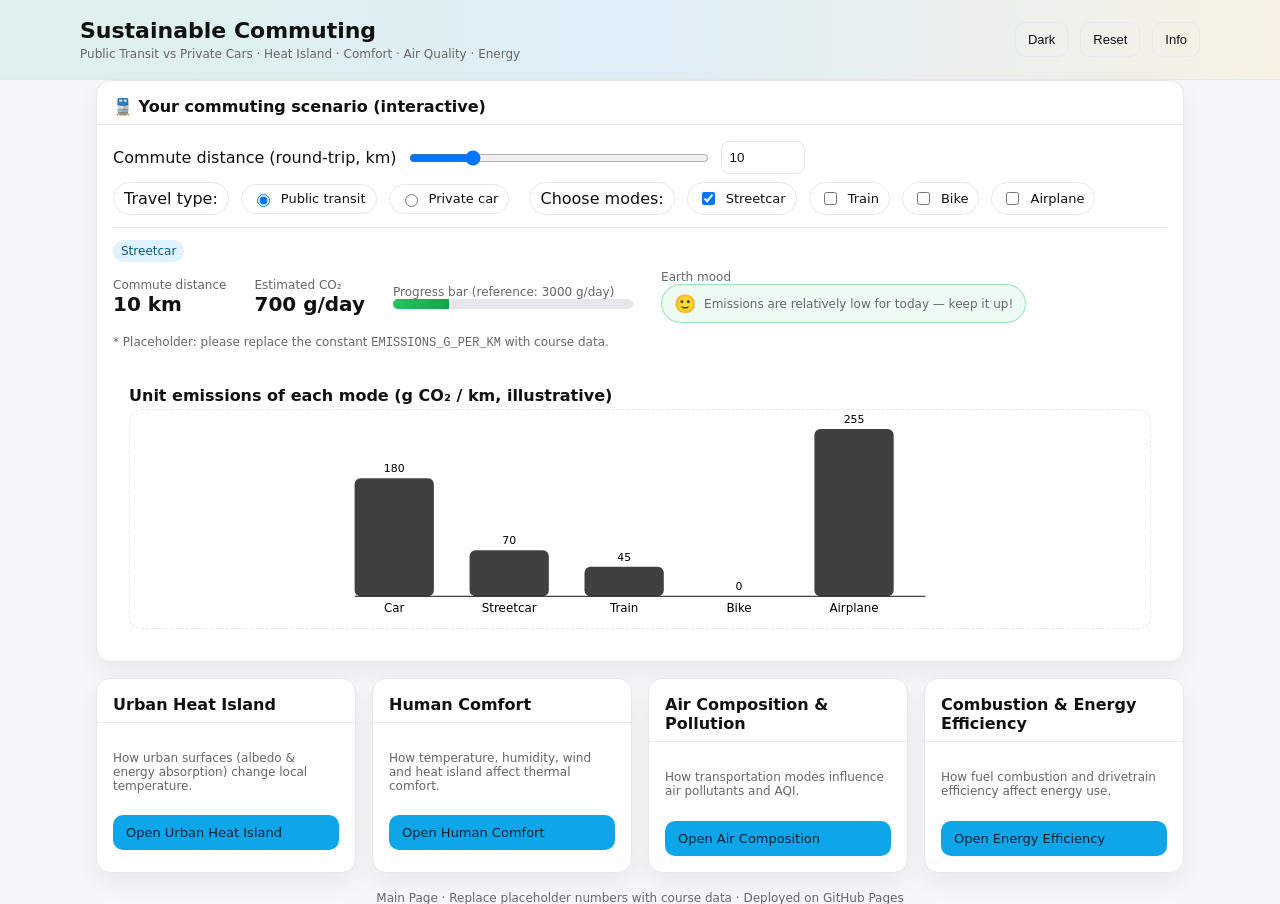
==== commit 6b989c4d: "Renew main page language" ====
--- a/index.html
+++ b/index.html
@@ -1,5 +1,5 @@
 <!doctype html>
-<html lang="zh-CN" data-theme="light">
+<html lang="en" data-theme="light">
 <head>
   <meta charset="utf-8"/>
   <meta name="viewport" content="width=device-width,initial-scale=1"/>
@@ -89,33 +89,33 @@
         <p>Public Transit vs Private Cars · Heat Island · Comfort · Air Quality · Energy</p>
       </div>
       <div class="row">
-        <button class="btn" id="themeBtn">暗色</button>
-        <button class="btn" id="resetBtn">重置</button>
-        <button class="btn" id="aboutBtn">说明/占位</button>
+        <button class="btn" id="themeBtn">Dark</button>
+        <button class="btn" id="resetBtn">Reset</button>
+        <button class="btn" id="aboutBtn">Info</button>
       </div>
     </div>
   </header>
 
   <main class="container">
-    <!-- 情景构建器 + Earth 表情 -->
+    <!-- Scenario builder + Earth face -->
     <section class="card">
-      <div class="hd"><h3>🚆 你的通勤情景（可交互）</h3></div>
+      <div class="hd"><h3>🚆 Your commuting scenario (interactive)</h3></div>
       <div class="bd">
         <div class="row">
           <div class="field">
-            <label>通勤距离（往返，km）</label>
+            <label>Commute distance (round-trip, km)</label>
             <input type="range" id="distance" min="0" max="50" step="1" value="10">
             <input type="number" id="distanceNum" value="10">
           </div>
         </div>
 
         <div class="row" style="margin-top:8px">
-          <div class="pill">出行类型：</div>
-          <label class="switch"><input type="radio" name="mode" value="Public" checked> 公共交通</label>
-          <label class="switch"><input type="radio" name="mode" value="Private"> 私家车</label>
+          <div class="pill">Travel type:</div>
+          <label class="switch"><input type="radio" name="mode" value="Public" checked> Public transit</label>
+          <label class="switch"><input type="radio" name="mode" value="Private"> Private car</label>
 
           <div id="publicWrap" class="row" style="margin-left:8px">
-            <span class="pill">选择方式：</span>
+            <span class="pill">Choose modes:</span>
             <label class="switch"><input type="checkbox" data-key="Streetcar" checked> Streetcar</label>
             <label class="switch"><input type="checkbox" data-key="Train"> Train</label>
             <label class="switch"><input type="checkbox" data-key="Bike"> Bike</label>
@@ -123,7 +123,7 @@
           </div>
 
           <div id="privateWrap" class="row" style="display:none;margin-left:8px">
-            <label class="switch"><input type="checkbox" data-key="Car"> Car（私家车）</label>
+            <label class="switch"><input type="checkbox" data-key="Car"> Car (private)</label>
           </div>
         </div>
 
@@ -139,15 +139,15 @@
 
         <div class="metrics" style="margin-top:8px">
           <div class="metric">
-            <span class="lab">通勤距离</span>
+            <span class="lab">Commute distance</span>
             <span class="val"><span id="m-dist">10</span> km</span>
           </div>
           <div class="metric">
-            <span class="lab">CO₂ 估算</span>
-            <span class="val"><span id="m-co2">0</span> g/天</span>
+            <span class="lab">Estimated CO₂</span>
+            <span class="val"><span id="m-co2">0</span> g/day</span>
           </div>
           <div class="metric" style="min-width:240px">
-            <span class="lab">进度条（以 3000 g/天 为参考）</span>
+            <span class="lab">Progress bar (reference: 3000 g/day)</span>
             <div class="progress"><span id="m-bar" style="width:0%"></span></div>
           </div>
           <div class="metric">
@@ -159,10 +159,10 @@
           </div>
         </div>
 
-        <p class="note">* 占位：请用课程数据替换下面常量 <code>EMISSIONS_G_PER_KM</code>。</p>
+        <p class="note">* Placeholder: please replace the constant <code>EMISSIONS_G_PER_KM</code> with course data.</p>
 
         <div class="bd">
-          <h4 style="margin:8px 0 4px">不同方式的单位排放（g CO₂ / km，示意）</h4>
+          <h4 style="margin:8px 0 4px">Unit emissions of each mode (g CO₂ / km, illustrative)</h4>
           <div class="svg-wrap">
             <svg id="barSvg" width="100%" height="100%" viewBox="0 0 640 220" preserveAspectRatio="xMidYMid meet" aria-label="Bar chart"></svg>
           </div>
@@ -170,7 +170,7 @@
       </div>
     </section>
 
-    <!-- 四个概念 TAG 卡片 -->
+    <!-- Four concept tag cards -->
     <section class="grid tags-grid">
       <div class="card tag-card">
         <div class="hd"><h3>Urban Heat Island</h3></div>
@@ -205,27 +205,27 @@
       </div>
     </section>
 
-    <div class="footer">Main Page · Replace placeholder numbers with course data · Deploy on GitHub Pages</div>
+    <div class="footer">Main Page · Replace placeholder numbers with course data · Deployed on GitHub Pages</div>
   </main>
 
-  <!-- 说明弹窗 -->
+  <!-- Info dialog -->
   <dialog id="aboutDialog">
-    <div class="d-hd"><b>项目说明（Main Page 占位）</b></div>
+    <div class="d-hd"><b>Project notes (Main Page placeholder)</b></div>
     <div class="d-bd">
-      <p>此页面展示通勤情景与四个概念入口。详细内容（信息/创意/参考文献）请在各自子页面完善。</p>
+      <p>This page shows the commuting scenario and four concept entries. Please complete details (information / creative component / references) in each concept subpage.</p>
       <ul class="list">
-        <li>用真实的排放因子替换 <code>EMISSIONS_G_PER_KM</code>；</li>
-        <li>在四个子页面中补充课程概念说明、创意组件和引用；</li>
-        <li>保持书面 Part B 报告与网页叙述风格一致。</li>
+        <li>Replace <code>EMISSIONS_G_PER_KM</code> with real emission factors from course data or literature.</li>
+        <li>Add concept explanations, creative components, and references in the four subpages.</li>
+        <li>Keep the narrative consistent with the written Part B report.</li>
       </ul>
       <div style="text-align:right;margin-top:10px">
-        <button class="btn" id="aboutClose">关闭</button>
+        <button class="btn" id="aboutClose">Close</button>
       </div>
     </div>
   </dialog>
 
   <script>
-    // ========== 占位排放常量（可替换） ==========
+    // ========== Placeholder emission factors (to be replaced) ==========
     const EMISSIONS_G_PER_KM = {
       Car: 180,
       Streetcar: 70,
@@ -267,7 +267,7 @@
     const earthTextEl = $('#earth-text');
     const earthFaceEl = $('#earth-face');
 
-    // 三段阈值（g/天），可按需要调整
+    // Three-threshold mood ranges (g/day) – adjust as needed
     const HAPPY_MAX = 800;
     const NEUTRAL_MAX = 2000;
 
@@ -381,7 +381,7 @@
 
     bindPair(distance, distanceNum, 'distance', 0, 50);
 
-    // 模式切换
+    // Mode switch
     $$('input[name="mode"]').forEach(r=>{
       r.addEventListener('change', ()=>{
         state.mode = r.value;
@@ -412,7 +412,7 @@
       });
     });
 
-    // 方式选择
+    // Mode selection within group
     $$('#publicWrap input[type="checkbox"], #privateWrap input[type="checkbox"]').forEach(cb=>{
       cb.addEventListener('change', ()=>{
         const k = cb.getAttribute('data-key');
@@ -425,6 +425,7 @@
             publicWrap.querySelector('input[data-key="Streetcar"]').checked = true;
           }
         }else{
+          // Always keep car selected in private mode
           state.selected.Car = true;
           cb.checked = true;
         }
@@ -432,15 +433,15 @@
       });
     });
 
-    // 主题
+    // Theme toggle
     themeBtn.addEventListener('click', ()=>{
       const next = document.documentElement.getAttribute('data-theme')==='light' ? 'dark' : 'light';
       document.documentElement.setAttribute('data-theme', next);
-      themeBtn.textContent = next==='light' ? '暗色' : '亮色';
+      themeBtn.textContent = next==='light' ? 'Dark' : 'Light';
       updateUI();
     });
 
-    // 重置
+    // Reset
     resetBtn.addEventListener('click', ()=>{
       state = {
         theme:'light',
@@ -458,15 +459,15 @@
       });
       privateWrap.querySelector('input[data-key="Car"]').checked = false;
       document.documentElement.setAttribute('data-theme','light');
-      themeBtn.textContent = '暗色';
+      themeBtn.textContent = 'Dark';
       updateUI();
     });
 
-    // 弹窗
+    // Dialog
     aboutBtn.addEventListener('click', ()=> aboutDlg.showModal());
     aboutClose.addEventListener('click', ()=> aboutDlg.close());
 
-    // 初始化
+    // Init
     updateUI();
   </script>
 </body>
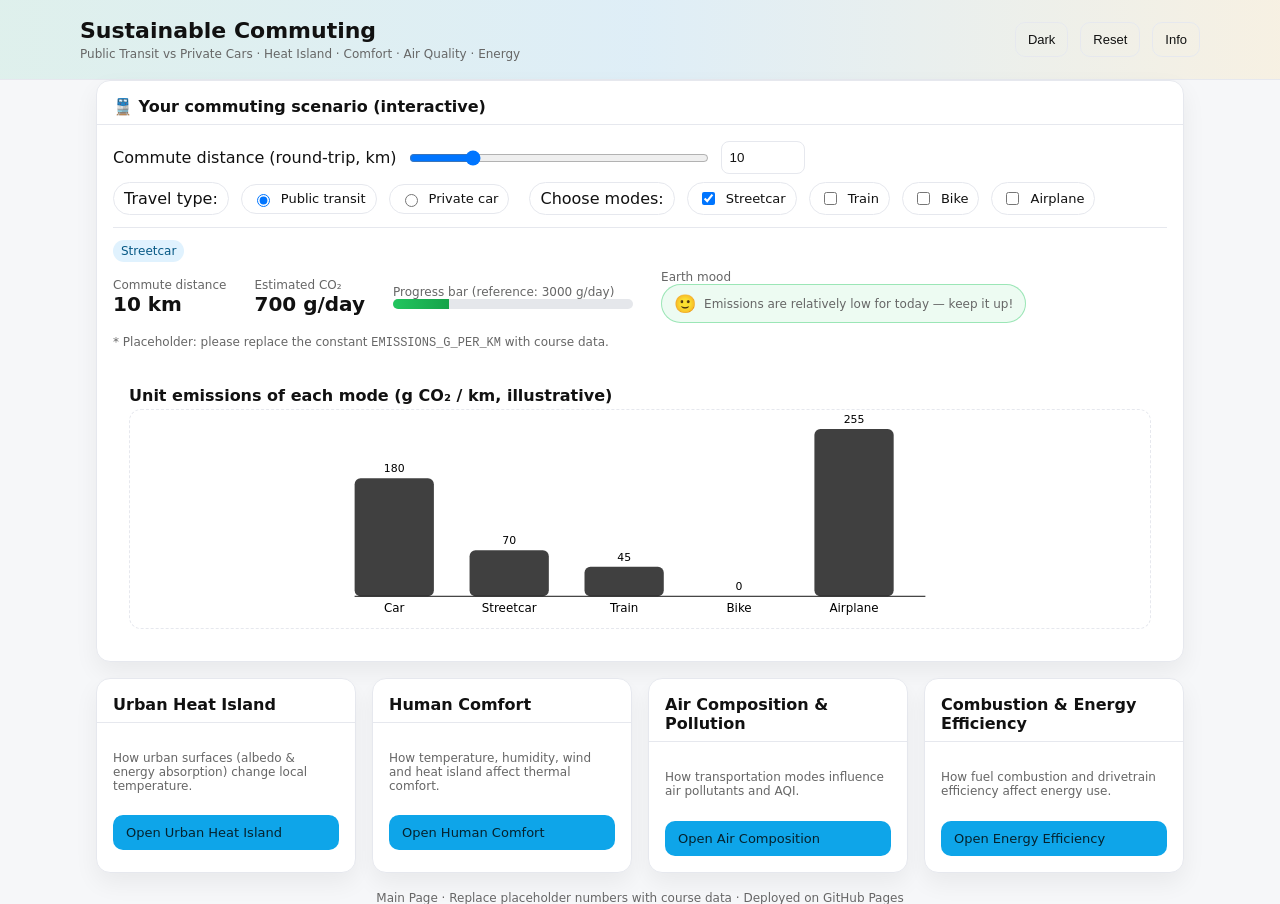
==== commit e6cd09b0: "Add interactive UI effects: shooting-star cursor, hover animations, spotlight tabs" ====
--- a/index.html
+++ b/index.html
@@ -4,6 +4,12 @@
   <meta charset="utf-8"/>
   <meta name="viewport" content="width=device-width,initial-scale=1"/>
   <title>Sustainable Commuting — Main Page</title>
+
+  <!-- Shared styles you created -->
+  <link rel="stylesheet" href="css/styles.css">
+  <link rel="stylesheet" href="css/effects.css">
+  <link rel="stylesheet" href="css/cursor.css">
+
   <style>
     :root{
       --bg:#f6f7f9; --fg:#111; --muted:#666; --card:#fff; --border:#e6e8ee; --accent:#0ea5e9;
@@ -470,5 +476,10 @@
     // Init
     updateUI();
   </script>
+  
+  <!-- Cursor canvas + JS (same pattern as your subpages) -->
+  <canvas id="cursorCanvas"></canvas>
+  <script src="js/spotlight.js" defer></script>
+  <script src="js/cursor.js" defer></script>
 </body>
 </html>
--- a/css/effects.css
+++ b/css/effects.css
@@ -0,0 +1,45 @@
+/* ===== Interactive Card & Button Styling ===== */
+
+/* Card hover: lift + glow */
+.card {
+    transition:
+      transform 0.18s ease-out,
+      box-shadow 0.18s ease-out,
+      border-color 0.18s ease-out,
+      background 0.18s ease-out;
+}
+.card:hover {
+    transform: translateY(-3px);
+    box-shadow: 0 18px 40px rgba(15, 23, 42, 0.18);
+    border-color: rgba(56, 189, 248, 0.6);
+    background: radial-gradient(
+                  circle at top left,
+                  rgba(56, 189, 248, 0.10),
+                  transparent 55%
+               ) var(--card);
+}
+
+/* Buttons */
+.btn {
+    transition:
+      transform 0.12s ease-out,
+      box-shadow 0.12s ease-out,
+      background 0.12s ease-out,
+      border-color 0.12s ease-out,
+      color 0.12s ease-out;
+}
+
+.btn:hover {
+    transform: translateY(-1px);
+    box-shadow: 0 8px 18px rgba(15, 23, 42, 0.25);
+    border-color: rgba(56, 189, 248, 0.75);
+    background: rgba(56, 189, 248, 0.12);
+}
+
+/* Special pop for index primary buttons */
+.btn.primary:hover {
+    transform: translateY(-2px) scale(1.02);
+    box-shadow: 0 12px 30px rgba(56, 189, 248, 0.55);
+    background: linear-gradient(135deg, var(--accent), #22c55e);
+    color: #022c22;
+}
--- a/css/cursor.css
+++ b/css/cursor.css
@@ -0,0 +1,14 @@
+/* ===== Shooting Star Cursor Canvas ===== */
+
+#cursorCanvas {
+    position: fixed;
+    inset: 0;
+    pointer-events: none;
+    z-index: 0;
+}
+
+/* Content always above canvas */
+header, main, footer, dialog, .img-modal {
+    position: relative;
+    z-index: 1;
+}
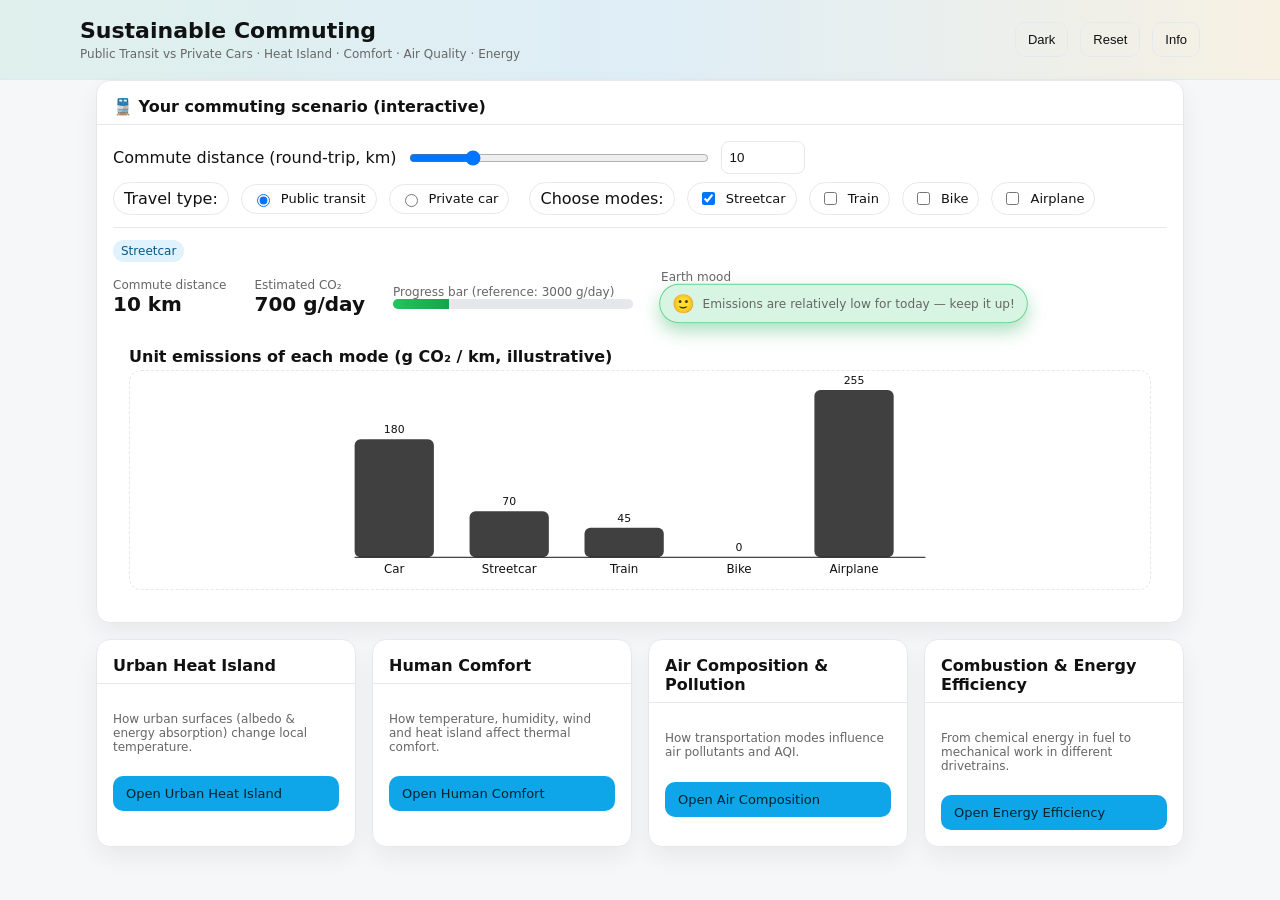
==== commit d08566f0: "Renew index.html" ====
--- a/index.html
+++ b/index.html
@@ -77,12 +77,42 @@
     /* tag cards */
     .tag-card .bd{display:flex;flex-direction:column;gap:10px;justify-content:space-between;min-height:130px}
     .tag-label{font-size:12px;color:var(--muted)}
+    html[data-theme="dark"] .tag-label{
+      color:#e5e7eb;
+    }
+    .tag-label{font-size:12px;color:var(--muted)}
     .earth-face{
       display:flex;align-items:center;gap:8px;
       padding:8px 12px;border-radius:999px;
-      background:rgba(22,163,74,.06);
-      border:1px solid rgba(22,163,74,.25);
       font-size:18px;
+      transition:background .25s ease,border-color .25s ease,
+                 box-shadow .25s ease,transform .15s ease;
+    }
+    .earth-face .earth-text{
+      font-size:12px;
+    }
+    .earth-face.mood-none{
+      background:rgba(59,130,246,.10);
+      border:1px solid rgba(59,130,246,.45);
+      box-shadow:0 0 0 0 rgba(59,130,246,0.0);
+    }
+    .earth-face.mood-low{
+      background:rgba(34,197,94,.18);
+      border:1px solid rgba(34,197,94,.65);
+      box-shadow:0 8px 18px rgba(22,163,74,.35);
+      transform:scale(1.01);
+    }
+    .earth-face.mood-mid{
+      background:rgba(234,179,8,.20);
+      border:1px solid rgba(234,179,8,.7);
+      box-shadow:0 8px 18px rgba(234,179,8,.40);
+      transform:scale(1.01);
+    }
+    .earth-face.mood-high{
+      background:rgba(248,113,113,.22);
+      border:1px solid rgba(248,113,113,.75);
+      box-shadow:0 8px 18px rgba(248,113,113,.45);
+      transform:scale(1.02);
     }
     .earth-text{font-size:12px;color:var(--muted)}
   </style>
@@ -158,14 +188,12 @@
           </div>
           <div class="metric">
             <span class="lab">Earth mood</span>
-            <div class="earth-face" id="earth-face">
+            <div class="earth-face mood-none" id="earth-face">
               <span id="earth-emoji">😄</span>
               <span class="earth-text" id="earth-text">No commuting yet — Earth is relaxed.</span>
             </div>
           </div>
         </div>
-
-        <p class="note">* Placeholder: please replace the constant <code>EMISSIONS_G_PER_KM</code> with course data.</p>
 
         <div class="bd">
           <h4 style="margin:8px 0 4px">Unit emissions of each mode (g CO₂ / km, illustrative)</h4>
@@ -205,25 +233,21 @@
       <div class="card tag-card">
         <div class="hd"><h3>Combustion & Energy Efficiency</h3></div>
         <div class="bd">
-          <p class="tag-label">How fuel combustion and drivetrain efficiency affect energy use.</p>
+          <p class="tag-label">From chemical energy in fuel to mechanical work in different drivetrains.</p>
           <a href="energy_efficiency.html" class="btn primary">Open Energy Efficiency</a>
         </div>
       </div>
     </section>
-
-    <div class="footer">Main Page · Replace placeholder numbers with course data · Deployed on GitHub Pages</div>
   </main>
 
   <!-- Info dialog -->
   <dialog id="aboutDialog">
-    <div class="d-hd"><b>Project notes (Main Page placeholder)</b></div>
+    <div class="d-hd"><b>Add team information</b></div>
     <div class="d-bd">
-      <p>This page shows the commuting scenario and four concept entries. Please complete details (information / creative component / references) in each concept subpage.</p>
-      <ul class="list">
-        <li>Replace <code>EMISSIONS_G_PER_KM</code> with real emission factors from course data or literature.</li>
-        <li>Add concept explanations, creative components, and references in the four subpages.</li>
-        <li>Keep the narrative consistent with the written Part B report.</li>
-      </ul>
+      <p>
+        Please add your team name, member names and student numbers, course code, and instructor here.
+        You can also briefly describe the purpose of this website.
+      </p>
       <div style="text-align:right;margin-top:10px">
         <button class="btn" id="aboutClose">Close</button>
       </div>
@@ -231,7 +255,7 @@
   </dialog>
 
   <script>
-    // ========== Placeholder emission factors (to be replaced) ==========
+    // ========== Placeholder emission factors (to be replaced) ==========  (you can still swap these later)
     const EMISSIONS_G_PER_KM = {
       Car: 180,
       Streetcar: 70,
@@ -291,10 +315,12 @@
       const scale = v => (H - pad*1.6) * (v/maxVal);
 
       barSvg.innerHTML = '';
+      const fg = getComputedStyle(document.body).color;
+
       const axis = document.createElementNS('http://www.w3.org/2000/svg','line');
       axis.setAttribute('x1', pad); axis.setAttribute('y1', H-pad);
       axis.setAttribute('x2', W-pad); axis.setAttribute('y2', H-pad);
-      axis.setAttribute('stroke', getComputedStyle(document.body).color);
+      axis.setAttribute('stroke', fg);
       axis.setAttribute('stroke-width','1');
       barSvg.appendChild(axis);
 
@@ -307,18 +333,21 @@
         rect.setAttribute('x', x); rect.setAttribute('y', y);
         rect.setAttribute('width', barW); rect.setAttribute('height', h);
         rect.setAttribute('rx','6'); rect.setAttribute('ry','6');
-        rect.setAttribute('fill', 'currentColor'); rect.setAttribute('opacity','0.8');
+        rect.setAttribute('fill', 'currentColor');
+        rect.setAttribute('opacity','0.8');
         barSvg.appendChild(rect);
 
         const lab = document.createElementNS('http://www.w3.org/2000/svg','text');
         lab.setAttribute('x', x + barW/2); lab.setAttribute('y', H - pad + 16);
         lab.setAttribute('text-anchor','middle'); lab.setAttribute('font-size','12');
+        lab.setAttribute('fill', fg);
         lab.textContent = d.name;
         barSvg.appendChild(lab);
 
         const val = document.createElementNS('http://www.w3.org/2000/svg','text');
         val.setAttribute('x', x + barW/2); val.setAttribute('y', y - 6);
         val.setAttribute('text-anchor','middle'); val.setAttribute('font-size','11');
+        val.setAttribute('fill', fg);
         val.textContent = d.val;
         barSvg.appendChild(val);
       });
@@ -338,28 +367,29 @@
     }
 
     function updateEarthFace(co2){
-      let emoji, text, bg, border;
+      let emoji, text, moodClass;
+
       if(co2 <= 0){
         emoji = '😄';
         text = 'No commuting yet — Earth is relaxed.';
-        bg = 'rgba(22,163,74,.06)'; border='rgba(22,163,74,.25)';
+        moodClass = 'mood-none';
       }else if(co2 <= HAPPY_MAX){
         emoji = '🙂';
         text = 'Emissions are relatively low for today — keep it up!';
-        bg = 'rgba(34,197,94,.08)'; border='rgba(34,197,94,.4)';
+        moodClass = 'mood-low';
       }else if(co2 <= NEUTRAL_MAX){
         emoji = '😐';
         text = 'Emissions are moderate — consider shifting more trips to transit or biking.';
-        bg = 'rgba(234,179,8,.14)'; border='rgba(234,179,8,.5)';
+        moodClass = 'mood-mid';
       }else{
         emoji = '😢';
         text = 'High daily emissions — Earth is stressed. Try shorter car trips or public transit.';
-        bg = 'rgba(248,113,113,.16)'; border='rgba(248,113,113,.6)';
+        moodClass = 'mood-high';
       }
+
       earthEmojiEl.textContent = emoji;
       earthTextEl.textContent = text;
-      earthFaceEl.style.background = bg;
-      earthFaceEl.style.borderColor = border;
+      earthFaceEl.className = 'earth-face ' + moodClass;
     }
 
     function updateUI(){
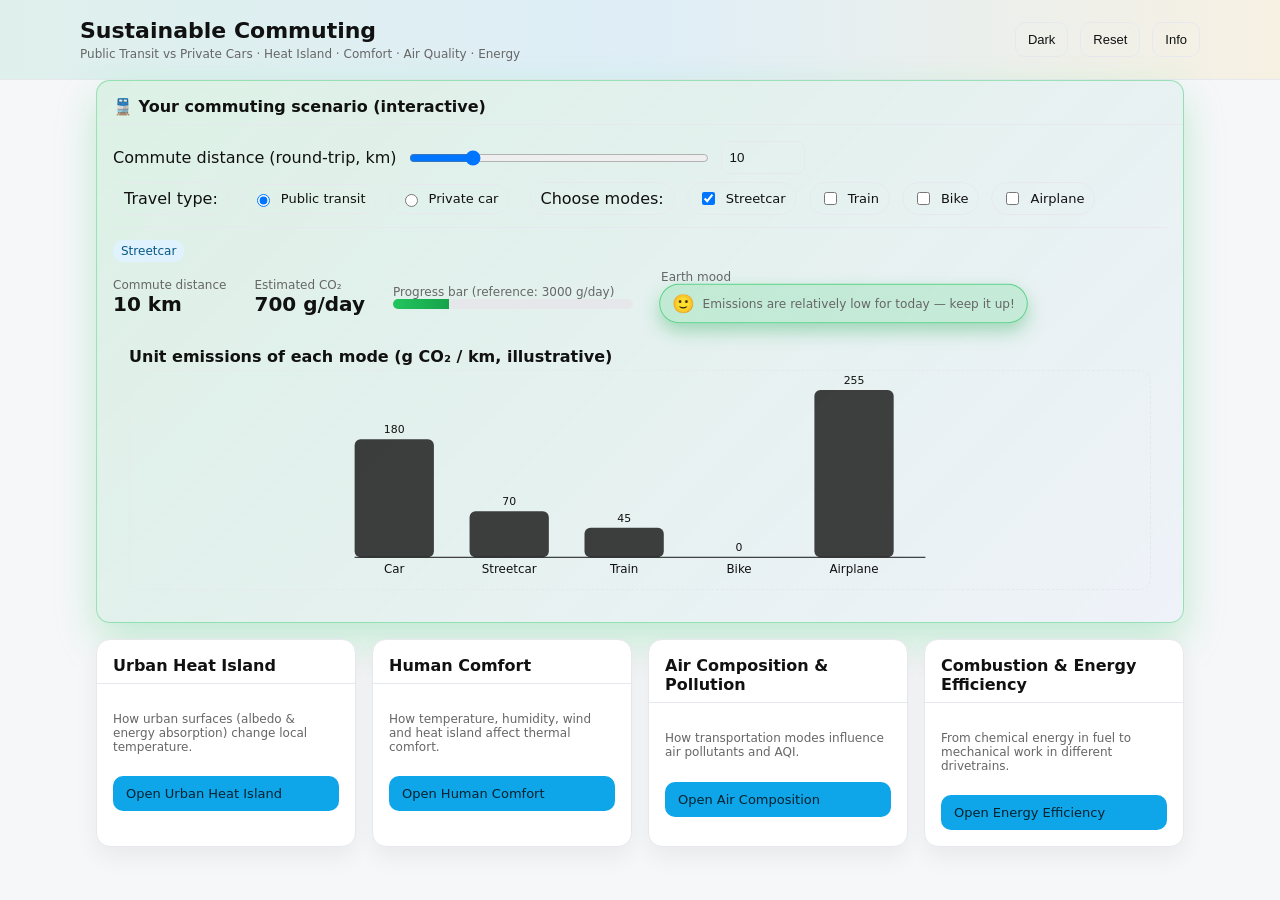
==== commit a25c68d3: "upgrade index.html" ====
--- a/index.html
+++ b/index.html
@@ -65,8 +65,6 @@
     .progress{height:10px;background:#e5e7eb;border-radius:999px;overflow:hidden}
     html[data-theme="dark"] .progress{background:#0b1220;border:1px solid var(--border)}
     .progress>span{display:block;height:100%;background:linear-gradient(90deg,#22c55e,#16a34a)}
-    .note{font-size:12px;color:var(--muted)}
-    .footer{text-align:center;color:var(--muted);font-size:12px;margin-top:18px}
     .sep{height:1px;background:var(--border);margin:12px 0}
     dialog{border:1px solid var(--border);border-radius:12px;padding:0;background:var(--card);color:var(--fg);max-width:720px}
     dialog .d-hd{padding:14px 16px;border-bottom:1px solid var(--border)}
@@ -74,13 +72,41 @@
     dialog::backdrop{background:rgba(0,0,0,.25)}
     .pill{border:1px solid var(--border);border-radius:999px;padding:6px 10px}
     .svg-wrap{height:220px;border:1px dashed var(--border);border-radius:12px;display:flex;align-items:center;justify-content:center}
+
     /* tag cards */
     .tag-card .bd{display:flex;flex-direction:column;gap:10px;justify-content:space-between;min-height:130px}
     .tag-label{font-size:12px;color:var(--muted)}
+    /* Dark mode 下卡片副标题变亮一点 */
     html[data-theme="dark"] .tag-label{
-      color:#e5e7eb;
-    }
-    .tag-label{font-size:12px;color:var(--muted)}
+      color:#f9fafb;
+    }
+
+    /* 整个 commuting 卡片的情绪背景 */
+    #scenarioCard{
+      transition:background .25s ease, box-shadow .25s ease, border-color .25s ease;
+    }
+    #scenarioCard.card-mood-none{
+      background:var(--card);
+      box-shadow:var(--shadow);
+      border-color:var(--border);
+    }
+    #scenarioCard.card-mood-low{
+      background:linear-gradient(135deg, rgba(34,197,94,.12), rgba(59,130,246,.04));
+      box-shadow:0 18px 40px rgba(34,197,94,.25);
+      border-color:rgba(34,197,94,.4);
+    }
+    #scenarioCard.card-mood-mid{
+      background:linear-gradient(135deg, rgba(234,179,8,.20), rgba(244,244,245,1));
+      box-shadow:0 18px 40px rgba(234,179,8,.28);
+      border-color:rgba(234,179,8,.6);
+    }
+    #scenarioCard.card-mood-high{
+      background:linear-gradient(135deg, rgba(248,113,113,.22), rgba(248,250,252,1));
+      box-shadow:0 20px 44px rgba(248,113,113,.35);
+      border-color:rgba(248,113,113,.7);
+    }
+
+    /* Earth mood pill 本身的样式 */
     .earth-face{
       display:flex;align-items:center;gap:8px;
       padding:8px 12px;border-radius:999px;
@@ -134,7 +160,7 @@
 
   <main class="container">
     <!-- Scenario builder + Earth face -->
-    <section class="card">
+    <section class="card card-mood-none" id="scenarioCard">
       <div class="hd"><h3>🚆 Your commuting scenario (interactive)</h3></div>
       <div class="bd">
         <div class="row">
@@ -255,7 +281,7 @@
   </dialog>
 
   <script>
-    // ========== Placeholder emission factors (to be replaced) ==========  (you can still swap these later)
+    // ========== Emission factors (you can still swap these later) ==========
     const EMISSIONS_G_PER_KM = {
       Car: 180,
       Streetcar: 70,
@@ -297,6 +323,9 @@
     const earthTextEl = $('#earth-text');
     const earthFaceEl = $('#earth-face');
 
+    const scenarioCard = $('#scenarioCard');
+    const CARD_MOOD_CLASSES = ['card-mood-none','card-mood-low','card-mood-mid','card-mood-high'];
+
     // Three-threshold mood ranges (g/day) – adjust as needed
     const HAPPY_MAX = 800;
     const NEUTRAL_MAX = 2000;
@@ -367,29 +396,36 @@
     }
 
     function updateEarthFace(co2){
-      let emoji, text, moodClass;
+      let emoji, text, moodClass, cardMoodClass;
 
       if(co2 <= 0){
         emoji = '😄';
         text = 'No commuting yet — Earth is relaxed.';
         moodClass = 'mood-none';
+        cardMoodClass = 'card-mood-none';
       }else if(co2 <= HAPPY_MAX){
         emoji = '🙂';
         text = 'Emissions are relatively low for today — keep it up!';
         moodClass = 'mood-low';
+        cardMoodClass = 'card-mood-low';
       }else if(co2 <= NEUTRAL_MAX){
         emoji = '😐';
         text = 'Emissions are moderate — consider shifting more trips to transit or biking.';
         moodClass = 'mood-mid';
+        cardMoodClass = 'card-mood-mid';
       }else{
         emoji = '😢';
         text = 'High daily emissions — Earth is stressed. Try shorter car trips or public transit.';
         moodClass = 'mood-high';
+        cardMoodClass = 'card-mood-high';
       }
 
       earthEmojiEl.textContent = emoji;
       earthTextEl.textContent = text;
       earthFaceEl.className = 'earth-face ' + moodClass;
+
+      CARD_MOOD_CLASSES.forEach(c => scenarioCard.classList.remove(c));
+      scenarioCard.classList.add(cardMoodClass);
     }
 
     function updateUI(){
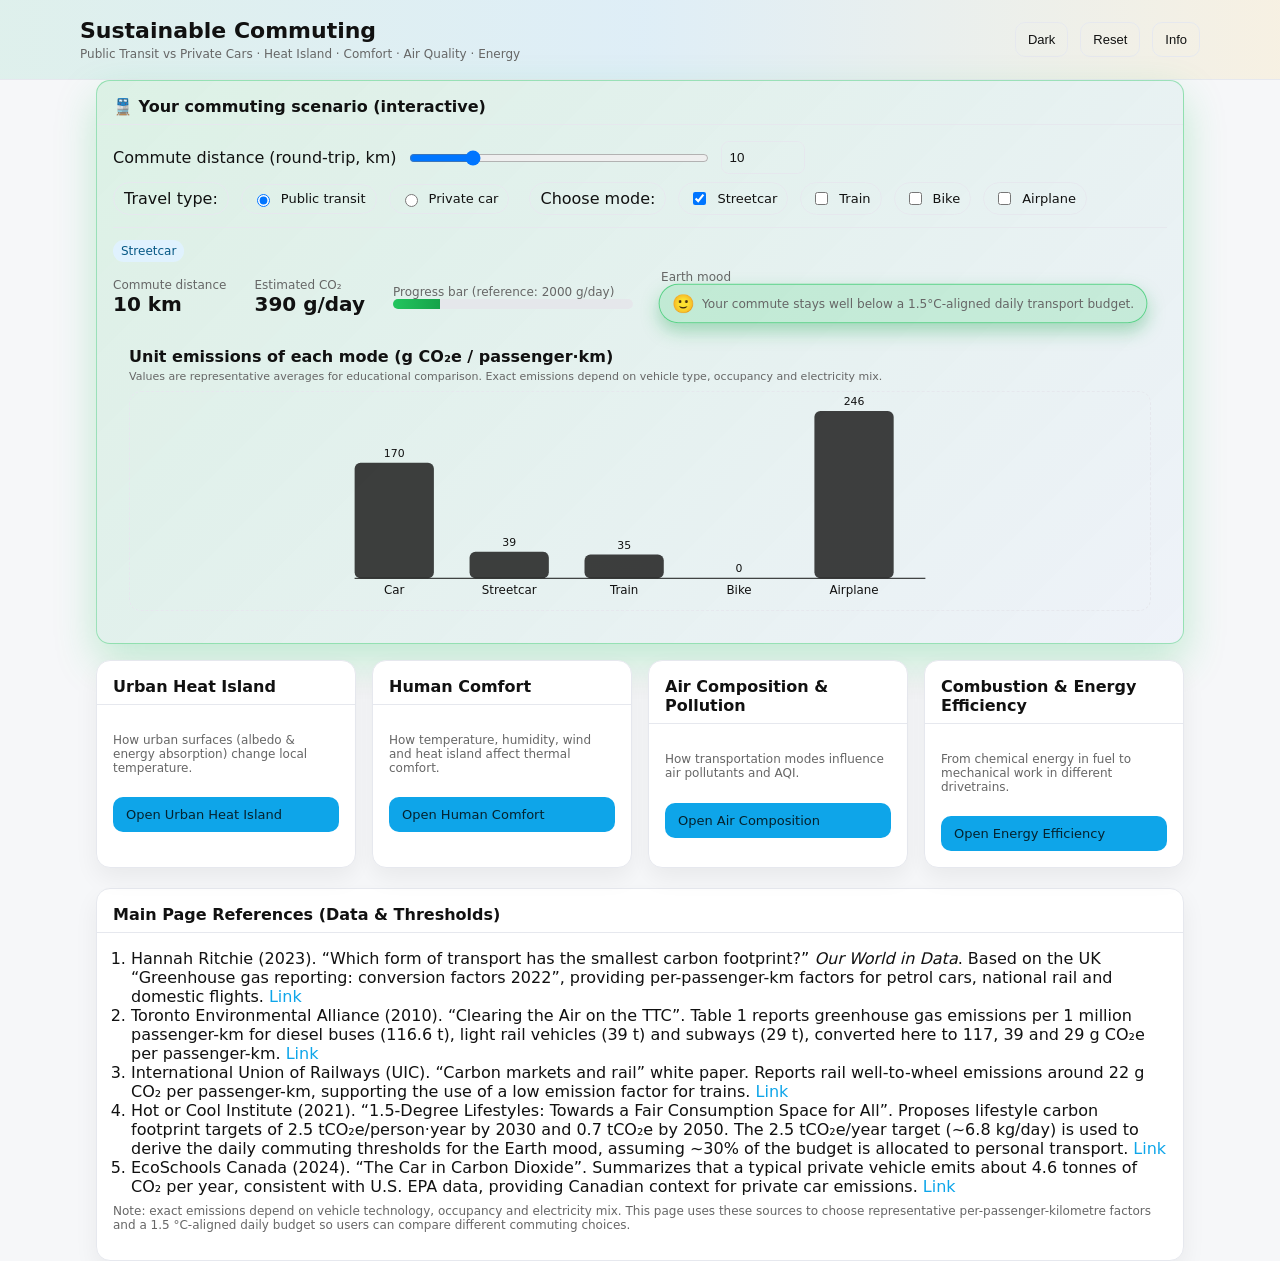
==== commit 27e7bf6f: "Update index.html" ====
--- a/index.html
+++ b/index.html
@@ -177,7 +177,7 @@
           <label class="switch"><input type="radio" name="mode" value="Private"> Private car</label>
 
           <div id="publicWrap" class="row" style="margin-left:8px">
-            <span class="pill">Choose modes:</span>
+            <span class="pill">Choose mode:</span>
             <label class="switch"><input type="checkbox" data-key="Streetcar" checked> Streetcar</label>
             <label class="switch"><input type="checkbox" data-key="Train"> Train</label>
             <label class="switch"><input type="checkbox" data-key="Bike"> Bike</label>
@@ -209,7 +209,7 @@
             <span class="val"><span id="m-co2">0</span> g/day</span>
           </div>
           <div class="metric" style="min-width:240px">
-            <span class="lab">Progress bar (reference: 3000 g/day)</span>
+            <span class="lab">Progress bar (reference: 2000 g/day)</span>
             <div class="progress"><span id="m-bar" style="width:0%"></span></div>
           </div>
           <div class="metric">
@@ -222,7 +222,10 @@
         </div>
 
         <div class="bd">
-          <h4 style="margin:8px 0 4px">Unit emissions of each mode (g CO₂ / km, illustrative)</h4>
+          <h4 style="margin:8px 0 4px">Unit emissions of each mode (g CO₂e / passenger·km)</h4>
+          <p class="muted" style="font-size:11px;margin:0 0 8px">
+            Values are representative averages for educational comparison. Exact emissions depend on vehicle type, occupancy and electricity mix.
+          </p>
           <div class="svg-wrap">
             <svg id="barSvg" width="100%" height="100%" viewBox="0 0 640 220" preserveAspectRatio="xMidYMid meet" aria-label="Bar chart"></svg>
           </div>
@@ -235,7 +238,7 @@
       <div class="card tag-card">
         <div class="hd"><h3>Urban Heat Island</h3></div>
         <div class="bd">
-          <p class="tag-label">How urban surfaces (albedo & energy absorption) change local temperature.</p>
+          <p class="tag-label">How urban surfaces (albedo &amp; energy absorption) change local temperature.</p>
           <a href="uhi.html" class="btn primary">Open Urban Heat Island</a>
         </div>
       </div>
@@ -249,7 +252,7 @@
       </div>
 
       <div class="card tag-card">
-        <div class="hd"><h3>Air Composition & Pollution</h3></div>
+        <div class="hd"><h3>Air Composition &amp; Pollution</h3></div>
         <div class="bd">
           <p class="tag-label">How transportation modes influence air pollutants and AQI.</p>
           <a href="air_pollution.html" class="btn primary">Open Air Composition</a>
@@ -257,23 +260,74 @@
       </div>
 
       <div class="card tag-card">
-        <div class="hd"><h3>Combustion & Energy Efficiency</h3></div>
+        <div class="hd"><h3>Combustion &amp; Energy Efficiency</h3></div>
         <div class="bd">
           <p class="tag-label">From chemical energy in fuel to mechanical work in different drivetrains.</p>
           <a href="energy_efficiency.html" class="btn primary">Open Energy Efficiency</a>
         </div>
       </div>
     </section>
+
+    <!-- Main page data references -->
+    <section class="card" id="main-references" style="margin-top:20px">
+      <div class="hd"><h3>Main Page References (Data &amp; Thresholds)</h3></div>
+      <div class="bd">
+        <ol style="padding-left:18px;margin:0">
+          <li>
+            Hannah Ritchie (2023). “Which form of transport has the smallest carbon footprint?”
+            <em>Our World in Data</em>. Based on the UK “Greenhouse gas reporting:
+            conversion factors 2022”, providing per-passenger-km factors for petrol cars,
+            national rail and domestic flights. 
+            <a href="https://ourworldindata.org/travel-carbon-footprint" target="_blank" rel="noreferrer">Link</a>
+          </li>
+          <li>
+            Toronto Environmental Alliance (2010). “Clearing the Air on the TTC”.
+            Table 1 reports greenhouse gas emissions per 1 million passenger-km for
+            diesel buses (116.6 t), light rail vehicles (39 t) and subways (29 t),
+            converted here to 117, 39 and 29 g CO₂e per passenger-km. 
+            <a href="https://d3n8a8pro7vhmx.cloudfront.net/toenviro/pages/522/attachments/original/1417546277/TEAreport_clearing-the-air-on-the-TTC_2010.pdf"
+               target="_blank" rel="noreferrer">Link</a>
+          </li>
+          <li>
+            International Union of Railways (UIC). “Carbon markets and rail” white paper.
+            Reports rail well-to-wheel emissions around 22 g CO₂ per passenger-km,
+            supporting the use of a low emission factor for trains.
+            <a href="https://uic.org/events/IMG/pdf/carbon_credits_white_paper.pdf" target="_blank" rel="noreferrer">Link</a>
+          </li>
+          <li>
+            Hot or Cool Institute (2021). “1.5-Degree Lifestyles: Towards a Fair Consumption
+            Space for All”. Proposes lifestyle carbon footprint targets of 2.5 tCO₂e/person·year
+            by 2030 and 0.7 tCO₂e by 2050. The 2.5 tCO₂e/year target (~6.8 kg/day) is used to
+            derive the daily commuting thresholds for the Earth mood, assuming ~30% of the
+            budget is allocated to personal transport.
+            <a href="https://hotorcool.org/projects/1-5-degree-lifestyles/" target="_blank" rel="noreferrer">Link</a>
+          </li>
+          <li>
+            EcoSchools Canada (2024). “The Car in Carbon Dioxide”.
+            Summarizes that a typical private vehicle emits about 4.6 tonnes of CO₂ per year,
+            consistent with U.S. EPA data, providing Canadian context for private car emissions.
+            <a href="https://ecoschools.ca/wp-content/uploads/2024/10/YRE-The-Car-in-Carbon-Dioxide.pdf" target="_blank" rel="noreferrer">Link</a>
+          </li>
+        </ol>
+
+        <p style="font-size:12px;color:var(--muted);margin-top:8px">
+          Note: exact emissions depend on vehicle technology, occupancy and electricity mix.
+          This page uses these sources to choose representative per-passenger-kilometre factors
+          and a 1.5 °C-aligned daily budget so users can compare different commuting choices.
+        </p>
+      </div>
+    </section>
   </main>
 
   <!-- Info dialog -->
   <dialog id="aboutDialog">
-    <div class="d-hd"><b>Add team information</b></div>
+    <div class="d-hd"><b>CIV300 Team 14</b></div>
     <div class="d-bd">
       <p>
-        Please add your team name, member names and student numbers, course code, and instructor here.
-        You can also briefly describe the purpose of this website.
+        Team members: Siqi Zhang (Team Lead), Joshua Chau (Project Manager),
+        Yuxi Zhang (Web Dev Lead), Jiahao Mo (Research Assistant)
       </p>
+      <p>Course Instructor: Jennifer Marie Gordon</p>
       <div style="text-align:right;margin-top:10px">
         <button class="btn" id="aboutClose">Close</button>
       </div>
@@ -281,14 +335,17 @@
   </dialog>
 
   <script>
-    // ========== Emission factors (you can still swap these later) ==========
+    // ========== Emission factors: g CO2e per passenger-km ==========
+    // Values chosen from Our World in Data + TTC reports for educational comparison.
     const EMISSIONS_G_PER_KM = {
-      Car: 180,
-      Streetcar: 70,
-      Train: 45,
-      Bike: 0,
-      Airplane: 255
+      Car: 170,       // average petrol car
+      Streetcar: 39,  // TTC light-rail / streetcar
+      Train: 35,      // typical national / commuter rail
+      Bike: 0,        // treated as 0 in this tool (real lifecycle is low but non-zero)
+      Airplane: 246   // domestic / short-haul flight
     };
+
+    const PUBLIC_MODES = ['Streetcar','Train','Bike','Airplane'];
 
     const $ = s => document.querySelector(s);
     const $$ = s => Array.from(document.querySelectorAll(s));
@@ -326,9 +383,9 @@
     const scenarioCard = $('#scenarioCard');
     const CARD_MOOD_CLASSES = ['card-mood-none','card-mood-low','card-mood-mid','card-mood-high'];
 
-    // Three-threshold mood ranges (g/day) – adjust as needed
-    const HAPPY_MAX = 800;
-    const NEUTRAL_MAX = 2000;
+    // Mood thresholds (g/day) based on a 1.5°C-aligned daily transport budget.
+    const HAPPY_MAX = 1000;   // clearly below a fair daily share for commuting
+    const NEUTRAL_MAX = 2000; // around the daily transport budget in a 1.5°C lifestyle
 
     let state = {
       theme: 'light',
@@ -389,7 +446,12 @@
     }
 
     function totalCO2PerDay(){
-      const chosen = Object.entries(state.selected).filter(([,v])=>v).map(([k])=>k);
+      let chosen;
+      if(state.mode === 'Public'){
+        chosen = PUBLIC_MODES.filter(k => state.selected[k]);
+      } else {
+        chosen = state.selected.Car ? ['Car'] : [];
+      }
       if(chosen.length===0) return 0;
       const avg = chosen.reduce((s,k)=> s + EMISSIONS_G_PER_KM[k],0) / chosen.length;
       return Math.round(avg * state.distance);
@@ -405,17 +467,17 @@
         cardMoodClass = 'card-mood-none';
       }else if(co2 <= HAPPY_MAX){
         emoji = '🙂';
-        text = 'Emissions are relatively low for today — keep it up!';
+        text = 'Your commute stays well below a 1.5°C-aligned daily transport budget.';
         moodClass = 'mood-low';
         cardMoodClass = 'card-mood-low';
       }else if(co2 <= NEUTRAL_MAX){
         emoji = '😐';
-        text = 'Emissions are moderate — consider shifting more trips to transit or biking.';
+        text = 'Close to a fair daily budget for transport — more transit or biking would help.';
         moodClass = 'mood-mid';
         cardMoodClass = 'card-mood-mid';
       }else{
         emoji = '😢';
-        text = 'High daily emissions — Earth is stressed. Try shorter car trips or public transit.';
+        text = 'This commute alone exceeds a 1.5°C-compatible daily transport budget.';
         moodClass = 'mood-high';
         cardMoodClass = 'card-mood-high';
       }
@@ -432,7 +494,7 @@
       mDist.textContent = state.distance;
       const co2 = totalCO2PerDay();
       mCO2.textContent = co2;
-      mBar.style.width = Math.min(100, (co2/3000)*100) + '%';
+      mBar.style.width = Math.min(100, (co2/2000)*100) + '%';
       updateChips();
       drawBars();
       updateEarthFace(co2);
@@ -461,43 +523,52 @@
           publicWrap.style.display='flex';
           privateWrap.style.display='none';
           state.selected.Car=false;
-          ['Streetcar','Train','Bike','Airplane'].forEach(k=>{
-            const cb = publicWrap.querySelector(`input[data-key="${k}"]`);
-            if(cb) state.selected[k] = cb.checked;
+
+          // ensure exactly one public mode selected (default: Streetcar)
+          const any = PUBLIC_MODES.some(m => state.selected[m]);
+          if(!any){
+            PUBLIC_MODES.forEach(m => state.selected[m] = (m==='Streetcar'));
+          }
+          PUBLIC_MODES.forEach(m=>{
+            const cb = publicWrap.querySelector(`input[data-key="${m}"]`);
+            if(cb) cb.checked = state.selected[m];
           });
-          if(!state.selected.Streetcar && !state.selected.Train && !state.selected.Bike && !state.selected.Airplane){
-            state.selected.Streetcar = true;
-            publicWrap.querySelector('input[data-key="Streetcar"]').checked = true;
-          }
         }else{
           publicWrap.style.display='none';
           privateWrap.style.display='flex';
-          ['Streetcar','Train','Bike','Airplane'].forEach(k=>{
-            state.selected[k] = false;
-            const cb = publicWrap.querySelector(`input[data-key="${k}"]`);
-            if(cb) cb.checked = false;
-          });
+          PUBLIC_MODES.forEach(m => state.selected[m] = false);
+          const carCb = privateWrap.querySelector('input[data-key="Car"]');
           state.selected.Car = true;
-          privateWrap.querySelector('input[data-key="Car"]').checked = true;
+          if(carCb) carCb.checked = true;
         }
         updateUI();
       });
     });
 
-    // Mode selection within group
+    // Mode selection within group (public treated as single-choice)
     $$('#publicWrap input[type="checkbox"], #privateWrap input[type="checkbox"]').forEach(cb=>{
       cb.addEventListener('change', ()=>{
         const k = cb.getAttribute('data-key');
-        state.selected[k] = cb.checked;
-
-        if(state.mode==='Public'){
-          const any = ['Streetcar','Train','Bike','Airplane'].some(x=>state.selected[x]);
-          if(!any){
-            state.selected.Streetcar = true;
-            publicWrap.querySelector('input[data-key="Streetcar"]').checked = true;
+
+        if(state.mode === 'Public'){
+          if(cb.checked){
+            // only this mode stays selected
+            PUBLIC_MODES.forEach(mode=>{
+              const el = publicWrap.querySelector(`input[data-key="${mode}"]`);
+              const isThis = (mode === k);
+              state.selected[mode] = isThis;
+              if(el) el.checked = isThis;
+            });
+          }else{
+            // prevent "all off": re-check if this was the last one
+            const anyOn = PUBLIC_MODES.some(mode => state.selected[mode]);
+            if(!anyOn){
+              state.selected[k] = true;
+              cb.checked = true;
+            }
           }
         }else{
-          // Always keep car selected in private mode
+          // Private mode: always keep car selected
           state.selected.Car = true;
           cb.checked = true;
         }
@@ -525,11 +596,12 @@
       $$('input[name="mode"]').forEach(r=> r.checked = (r.value===state.mode));
       publicWrap.style.display='flex';
       privateWrap.style.display='none';
-      ['Streetcar','Train','Bike','Airplane'].forEach(k=>{
-        const cb = publicWrap.querySelector(`input[data-key="${k}"]`);
-        if(cb) cb.checked = !!state.selected[k];
+      PUBLIC_MODES.forEach(m=>{
+        const cb = publicWrap.querySelector(`input[data-key="${m}"]`);
+        if(cb) cb.checked = (m==='Streetcar');
       });
-      privateWrap.querySelector('input[data-key="Car"]').checked = false;
+      const carCb = privateWrap.querySelector('input[data-key="Car"]');
+      if(carCb) carCb.checked = false;
       document.documentElement.setAttribute('data-theme','light');
       themeBtn.textContent = 'Dark';
       updateUI();
